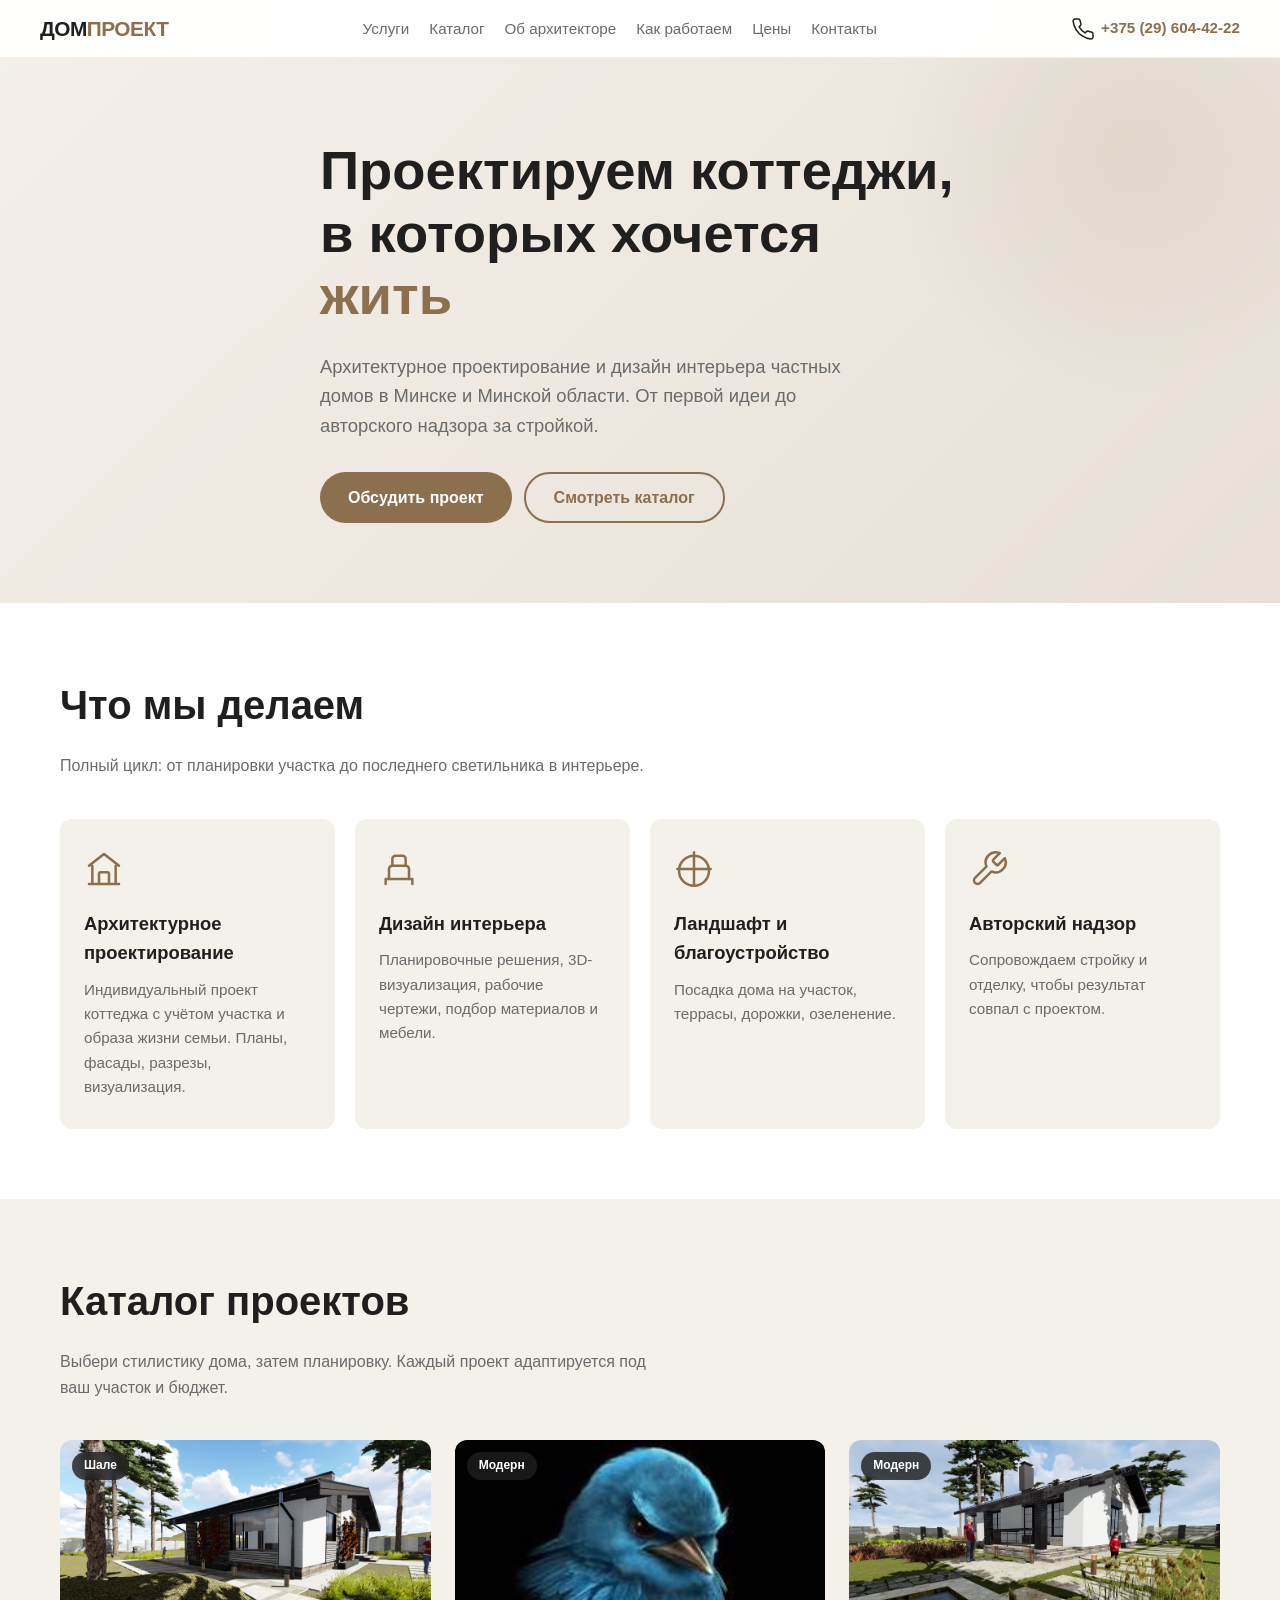
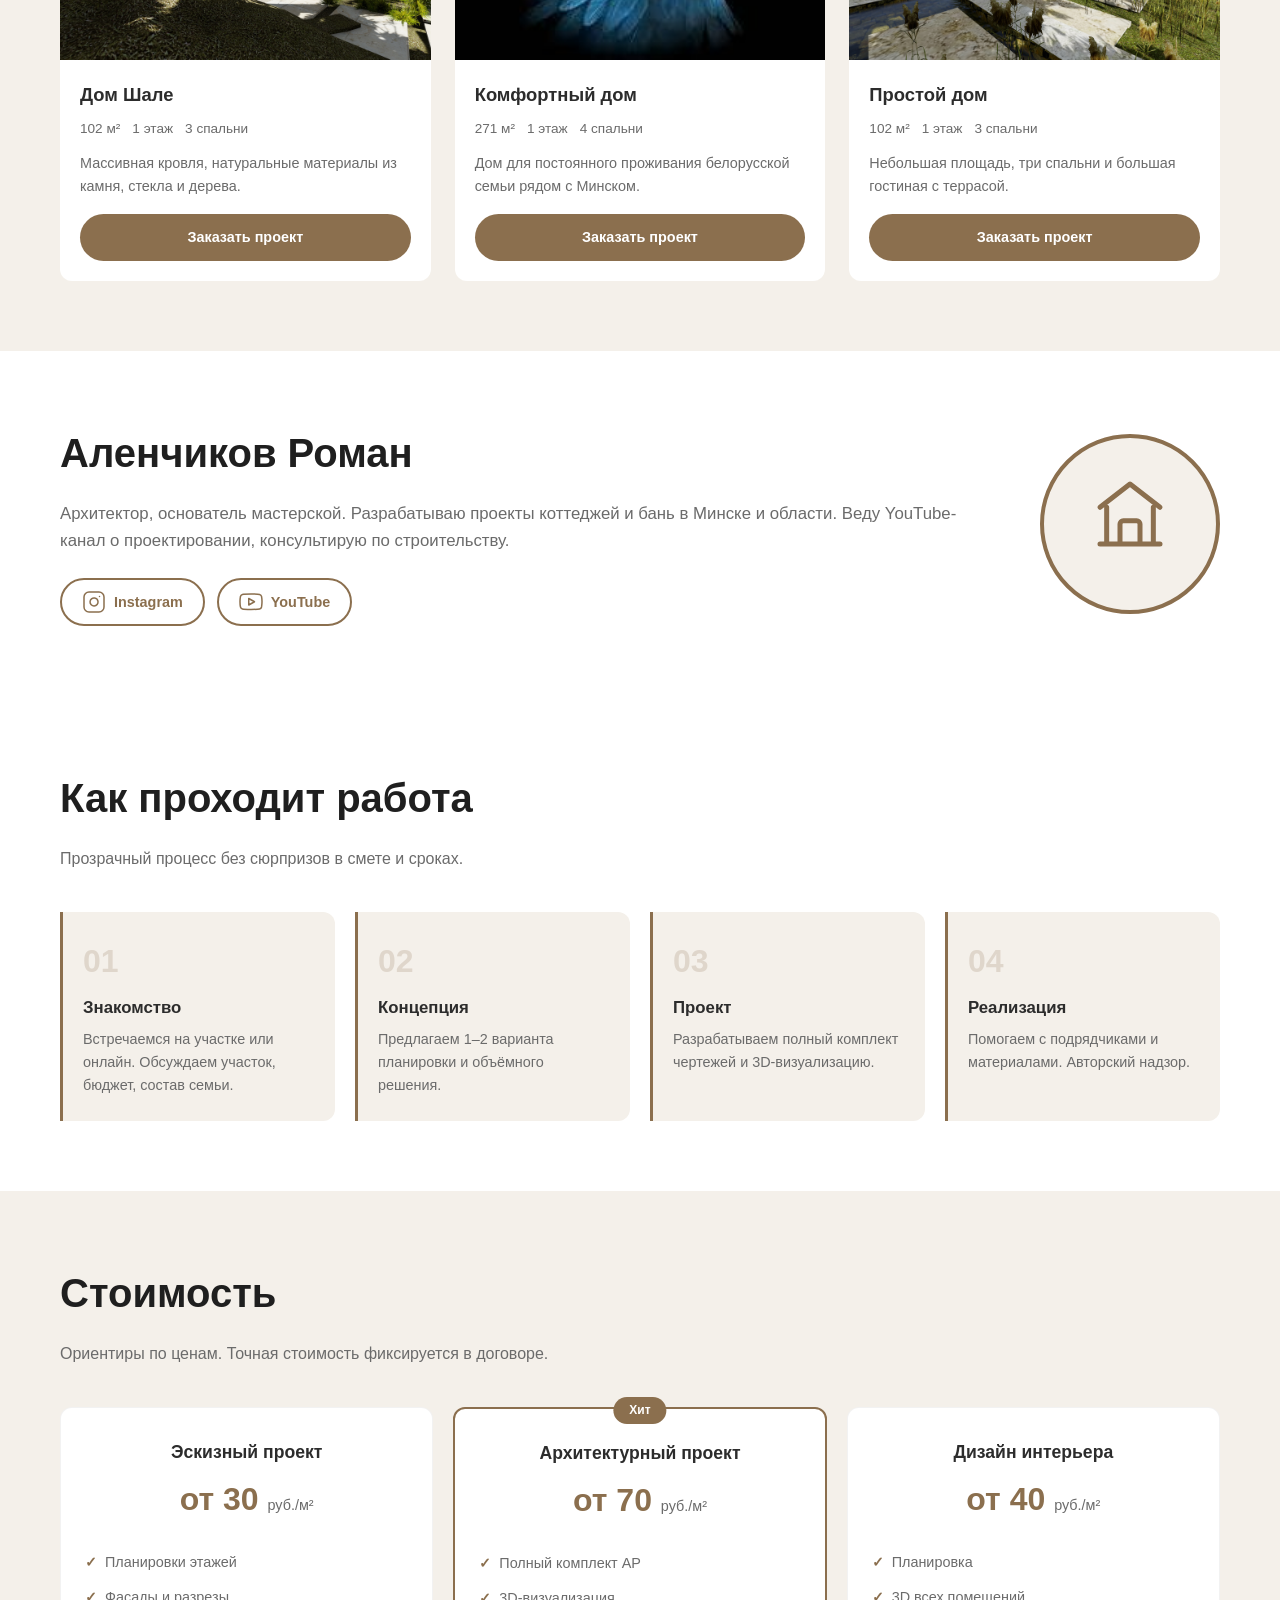
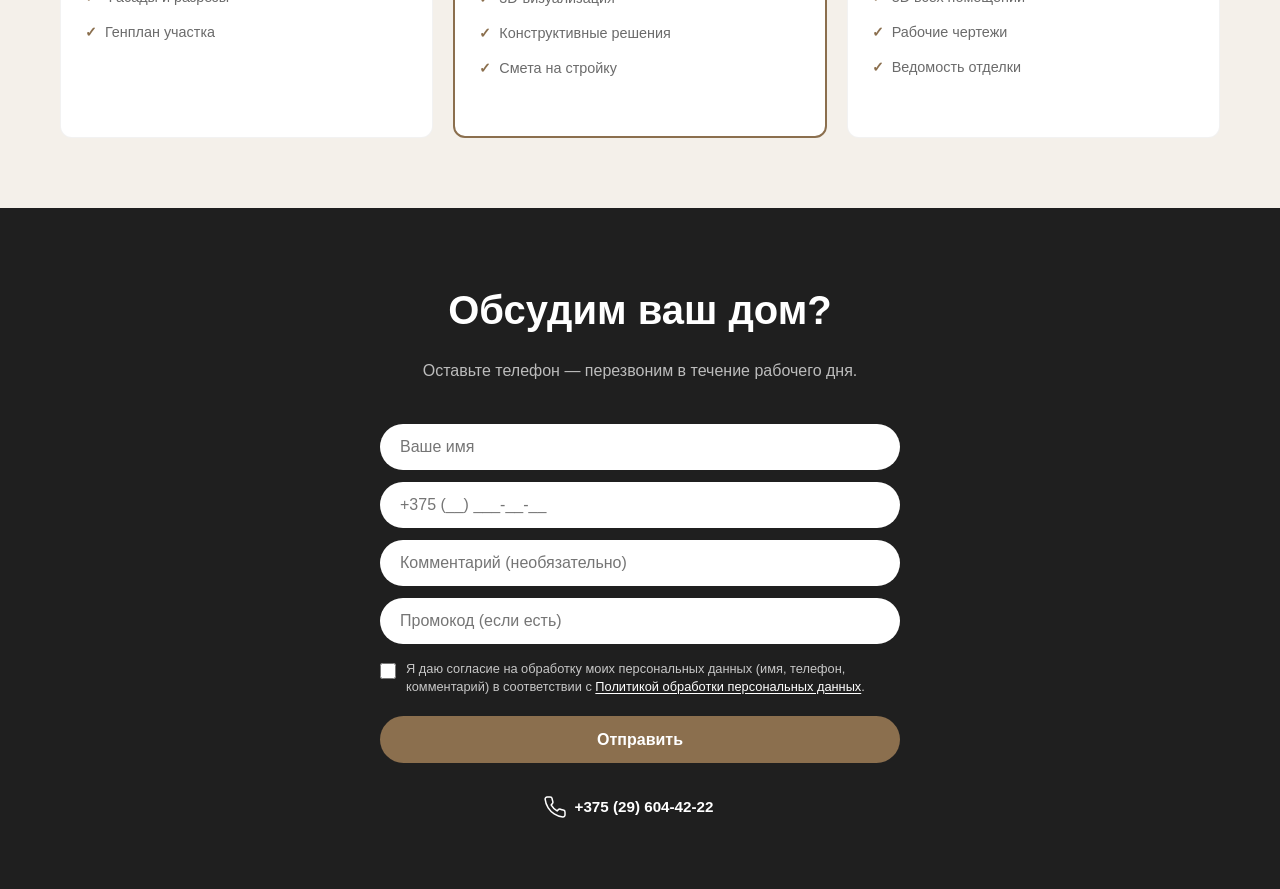
==== index.html @ 62b05a3e "actual" ====
<!DOCTYPE html>
<html lang="ru">
<head>
  <meta charset="UTF-8">
  <meta name="viewport" content="width=device-width, initial-scale=1.0">
  <title>ДОМПРОЕКТ — проектирование коттеджей и дизайн интерьера в Минске</title>
  <link rel="stylesheet" href="style.css">
</head>
<body>

  <!-- ================= ШАПКА ================= -->
  <header>
    <div class="container header-inner">
      <div class="logo">ДОМ<span>ПРОЕКТ</span></div>
      <nav>
        <ul>
          <li><a href="#services">Услуги</a></li>
          <li><a href="#catalog">Каталог</a></li>
          <li><a href="#about">Об архитекторе</a></li>
          <li><a href="#process">Как работаем</a></li>
          <li><a href="#pricing">Цены</a></li>
          <li><a href="#contact">Контакты</a></li>
        </ul>
      </nav>
      <div class="header-phone">
        <svg class="icon" viewBox="0 0 24 24"><path d="M22 16.92v3a2 2 0 0 1-2.18 2 19.79 19.79 0 0 1-8.63-3.07 19.5 19.5 0 0 1-6-6 19.79 19.79 0 0 1-3.07-8.67A2 2 0 0 1 4.11 2h3a2 2 0 0 1 2 1.72 12.84 12.84 0 0 0 .7 2.81 2 2 0 0 1-.45 2.11L8.09 9.91a16 16 0 0 0 6 6l1.27-1.27a2 2 0 0 1 2.11-.45 12.84 12.84 0 0 0 2.81.7A2 2 0 0 1 22 16.92z"></path></svg>
        <a href="tel:+375296044222"><span>+375 (29) 604-42-22</span></a>
      </div>
    </div>
  </header>

  <!-- ================= ГЕРОЙ ================= -->
  <section class="hero">
    <div class="container hero-content">
      <h1>Проектируем коттеджи, <br>в которых хочется <em>жить</em></h1>
      <p>Архитектурное проектирование и дизайн интерьера частных домов в Минске и Минской области. От первой идеи до авторского надзора за стройкой.</p>
      <div class="hero-buttons">
        <a href="#contact" class="btn btn-primary">Обсудить проект</a>
        <a href="#catalog" class="btn btn-outline">Смотреть каталог</a>
      </div>
    </div>
  </section>

  <!-- ================= УСЛУГИ ================= -->
  <section class="services" id="services">
    <div class="container">
      <h2 class="section-title">Что мы делаем</h2>
      <p class="section-sub">Полный цикл: от планировки участка до последнего светильника в интерьере.</p>
      <div class="services-grid">
        <div class="service-card">
          <svg class="icon-lg" viewBox="0 0 24 24" fill="none" stroke="currentColor" stroke-width="1.5" stroke-linecap="round" stroke-linejoin="round"><path d="M3 21h18M3 10l9-7 9 7M5 10v11M19 10v11M9 21v-6a1 1 0 011-1h4a1 1 0 011 1v6"/></svg>
          <h3>Архитектурное проектирование</h3>
          <p>Индивидуальный проект коттеджа с учётом участка и образа жизни семьи. Планы, фасады, разрезы, визуализация.</p>
        </div>
        <div class="service-card">
          <svg class="icon-lg" viewBox="0 0 24 24" fill="none" stroke="currentColor" stroke-width="1.5" stroke-linecap="round" stroke-linejoin="round"><path d="M4 18v3M20 18v3M4 18h16M6 18v-6a2 2 0 012-2h8a2 2 0 012 2v6M8 10V6a2 2 0 012-2h4a2 2 0 012 2v4"/></svg>
          <h3>Дизайн интерьера</h3>
          <p>Планировочные решения, 3D-визуализация, рабочие чертежи, подбор материалов и мебели.</p>
        </div>
        <div class="service-card">
          <svg class="icon-lg" viewBox="0 0 24 24" fill="none" stroke="currentColor" stroke-width="1.5" stroke-linecap="round" stroke-linejoin="round"><path d="M12 22c-4.97 0-9-4.03-9-9 0-4.97 4.03-9 9-9s9 4.03 9 9c0 4.97-4.03 9-9 9zM12 2v20M2 12h20"/></svg>
          <h3>Ландшафт и благоустройство</h3>
          <p>Посадка дома на участок, террасы, дорожки, озеленение.</p>
        </div>
        <div class="service-card">
          <svg class="icon-lg" viewBox="0 0 24 24" fill="none" stroke="currentColor" stroke-width="1.5" stroke-linecap="round" stroke-linejoin="round"><path d="M14.7 6.3a1 1 0 000 1.4l1.6 1.6a1 1 0 001.4 0l3.77-3.77a6 6 0 01-7.94 7.94l-6.91 6.91a2.12 2.12 0 01-3-3l6.91-6.91a6 6 0 017.94-7.94l-3.76 3.76z"/></svg>
          <h3>Авторский надзор</h3>
          <p>Сопровождаем стройку и отделку, чтобы результат совпал с проектом.</p>
        </div>
      </div>
    </div>
  </section>

  <!-- ================= КАТАЛОГ ПРОЕКТОВ ================= -->
  <section class="catalog" id="catalog">
    <div class="container">
      <h2 class="section-title">Каталог проектов</h2>
      <p class="section-sub">Выбери стилистику дома, затем планировку. Каждый проект адаптируется под ваш участок и бюджет.</p>
      <div class="catalog-grid" id="catalogGrid">
        <!-- Карточка 1 -->
        <div class="catalog-card">
          <div class="catalog-img-wrap">
            <img src="shale.jpg" alt="Дом Шале, 102 м²" class="catalog-img" loading="lazy">
            <span class="catalog-badge">Шале</span>
          </div>
          <div class="catalog-info">
            <h3>Дом Шале</h3>
            <div class="catalog-meta">
              <span>102 м²</span>
              <span>1 этаж</span>
              <span>3 спальни</span>
            </div>
            <p>Массивная кровля, натуральные материалы из камня, стекла и дерева.</p>
            <a href="#contact" class="catalog-btn">Заказать проект</a>
          </div>
        </div>
        <!-- Карточка 2 -->
        <div class="catalog-card">
          <div class="catalog-img-wrap">
            <img src="comfort.jpg" alt="Комфортный дом, 271 м²" class="catalog-img" loading="lazy">
            <span class="catalog-badge">Модерн</span>
          </div>
          <div class="catalog-info">
            <h3>Комфортный дом</h3>
            <div class="catalog-meta">
              <span>271 м²</span>
              <span>1 этаж</span>
              <span>4 спальни</span>
            </div>
            <p>Дом для постоянного проживания белорусской семьи рядом с Минском.</p>
            <a href="#contact" class="catalog-btn">Заказать проект</a>
          </div>
        </div>
        <!-- Карточка 3 -->
        <div class="catalog-card">
          <div class="catalog-img-wrap">
            <img src="simple.jpg" alt="Простой дом, 102 м²" class="catalog-img" loading="lazy">
            <span class="catalog-badge">Модерн</span>
          </div>
          <div class="catalog-info">
            <h3>Простой дом</h3>
            <div class="catalog-meta">
              <span>102 м²</span>
              <span>1 этаж</span>
              <span>3 спальни</span>
            </div>
            <p>Небольшая площадь, три спальни и большая гостиная с террасой.</p>
            <a href="#contact" class="catalog-btn">Заказать проект</a>
          </div>
        </div>
      </div>
    </div>
  </section>

  <!-- ================= ОБ АРХИТЕКТОРЕ ================= -->
  <section class="about" id="about" style="background: var(--white);">
    <div class="container about-grid">
      <div class="about-text">
        <h2 class="section-title">Аленчиков Роман</h2>
        <p>Архитектор, основатель мастерской. Разрабатываю проекты коттеджей и бань в Минске и области. Веду YouTube-канал о проектировании, консультирую по строительству.</p>
        <div class="about-links">
          <a href="https://instagram.com/architect_alenchikov" target="_blank" rel="noopener" class="btn btn-outline" style="padding: 10px 20px; font-size: 0.9rem;">
            <svg class="icon" viewBox="0 0 24 24" stroke="currentColor" fill="none" stroke-width="1.5" stroke-linecap="round" stroke-linejoin="round"><rect x="2" y="2" width="20" height="20" rx="5" ry="5"></rect><path d="M16 11.37A4 4 0 1 1 12.63 8 4 4 0 0 1 16 11.37z"></path><line x1="17.5" y1="6.5" x2="17.51" y2="6.5"></line></svg>
            Instagram
          </a>
          <a href="https://youtube.com/@domolen" target="_blank" rel="noopener" class="btn btn-outline" style="padding: 10px 20px; font-size: 0.9rem;">
            <svg class="icon" viewBox="0 0 24 24" stroke="currentColor" fill="none" stroke-width="1.5" stroke-linecap="round" stroke-linejoin="round"><path d="M22.54 6.42a2.78 2.78 0 0 0-1.94-2C18.88 4 12 4 12 4s-6.88 0-8.6.46a2.78 2.78 0 0 0-1.94 2A29 29 0 0 0 1 11.75a29 29 0 0 0 .46 5.33A2.78 2.78 0 0 0 3.4 19c1.72.46 8.6.46 8.6.46s6.88 0 8.6-.46a2.78 2.78 0 0 0 1.94-2 29 29 0 0 0 .46-5.25 29 29 0 0 0-.46-5.33z"></path><polygon points="9.75 15.02 15.5 11.75 9.75 8.48 9.75 15.02"></polygon></svg>
            YouTube
          </a>
        </div>
      </div>
      <div class="about-photo">
        <div>
          <svg class="icon-lg" style="width: 80px; height: 80px;" viewBox="0 0 24 24" fill="none" stroke="currentColor" stroke-width="1.5" stroke-linecap="round" stroke-linejoin="round"><path d="M3 21h18M3 10l9-7 9 7M5 10v11M19 10v11M9 21v-6a1 1 0 011-1h4a1 1 0 011 1v6"/></svg>
        </div>
      </div>
    </div>
  </section>

  <!-- ================= ПРОЦЕСС ================= -->
  <section class="process" id="process">
    <div class="container">
      <h2 class="section-title">Как проходит работа</h2>
      <p class="section-sub">Прозрачный процесс без сюрпризов в смете и сроках.</p>
      <div class="process-steps">
        <div class="step">
          <h3>Знакомство</h3>
          <p>Встречаемся на участке или онлайн. Обсуждаем участок, бюджет, состав семьи.</p>
        </div>
        <div class="step">
          <h3>Концепция</h3>
          <p>Предлагаем 1–2 варианта планировки и объёмного решения.</p>
        </div>
        <div class="step">
          <h3>Проект</h3>
          <p>Разрабатываем полный комплект чертежей и 3D-визуализацию.</p>
        </div>
        <div class="step">
          <h3>Реализация</h3>
          <p>Помогаем с подрядчиками и материалами. Авторский надзор.</p>
        </div>
      </div>
    </div>
  </section>

  <!-- ================= ЦЕНЫ ================= -->
  <section class="pricing" id="pricing">
    <div class="container">
      <h2 class="section-title">Стоимость</h2>
      <p class="section-sub">Ориентиры по ценам. Точная стоимость фиксируется в договоре.</p>
      <div class="price-grid">
        <div class="price-card">
          <h3>Эскизный проект</h3>
          <div class="price-value">от 30 <small>руб./м²</small></div>
          <ul>
            <li>Планировки этажей</li>
            <li>Фасады и разрезы</li>
            <li>Генплан участка</li>
          </ul>
        </div>
        <div class="price-card featured">
          <h3>Архитектурный проект</h3>
          <div class="price-value">от 70 <small>руб./м²</small></div>
          <ul>
            <li>Полный комплект АР</li>
            <li>3D-визуализация</li>
            <li>Конструктивные решения</li>
            <li>Смета на стройку</li>
          </ul>
        </div>
        <div class="price-card">
          <h3>Дизайн интерьера</h3>
          <div class="price-value">от 40 <small>руб./м²</small></div>
          <ul>
            <li>Планировка</li>
            <li>3D всех помещений</li>
            <li>Рабочие чертежи</li>
            <li>Ведомость отделки</li>
          </ul>
        </div>
      </div>
    </div>
  </section>

  <!-- ================= CTA / КОНТАКТЫ ================= -->
  <section class="cta" id="contact">
    <div class="container">
      <h2 class="section-title">Обсудим ваш дом?</h2>
      <p class="section-sub">Оставьте телефон — перезвоним в течение рабочего дня.</p>

      <form class="cta-form" id="leadForm">
        <input type="text" name="name" placeholder="Ваше имя" required>
        <input type="tel" name="phone" id="phoneInput" placeholder="+375 (__) ___-__-__" required inputmode="tel" autocomplete="tel">
        <input type="text" name="message" placeholder="Комментарий (необязательно)">
        <input type="text" name="promo" placeholder="Промокод (если есть)" maxlength="20" autocomplete="off">
        <input type="text" name="website" tabindex="-1" autocomplete="off" style="position:absolute;left:-9999px" aria-hidden="true">

        <label class="consent-label">
          <input type="checkbox" name="consent" id="consentCheck" required>
          <span>
            Я даю согласие на обработку моих персональных данных
            (имя, телефон, комментарий) в соответствии с
            <a href="privacy.html" target="_blank" rel="noopener">Политикой обработки персональных данных</a>.
          </span>
        </label>

        <button type="submit" class="btn btn-primary">Отправить</button>
      </form>

      <div id="formStatus" style="margin-top:20px;font-weight:600"></div>

      <div class="contact-info">
        <a href="tel:+375296044222">
          <svg class="icon" viewBox="0 0 24 24"><path d="M22 16.92v3a2 2 0 0 1-2.18 2 19.79 19.79 0 0 1-8.63-3.07 19.5 19.5 0 0 1-6-6 19.79 19.79 0 0 1-3.07-8.67A2 2 0 0 1 4.11 2h3a2 2 0 0 1 2 1.72 12.84 12.84 0 0 0 .7 2.81 2 2 0 0 1-.45 2.11L8.09 9.91a16 16 0 0 0 6 6l1.27-1.27a2 2 0 0 1 2.11-.45 12.84 12.84 0 0 0 2.81.7A2 2 0 0 1 22 16.92z"></path></svg>
          +375 (29) 604-42-22
        </a>
        <a href="mailto:6044222@gmail.com">
          <svg class="icon" viewBox="0 0 24
---- style.css ----
/* ========== БАЗА ========== */
* { margin: 0; padding: 0; box-sizing: border-box; }
html, body { overflow-x: hidden; width: 100%; }
body {
  font-family: 'Segoe UI', Roboto, Helvetica, Arial, sans-serif;
  color: #2c2c2c; line-height: 1.6; background: #faf9f7;
  -webkit-font-smoothing: antialiased;
}
a { text-decoration: none; color: inherit; }
ul { list-style: none; }
img { max-width: 100%; display: block; height: auto; }
.container { width: 100%; max-width: 1200px; margin: 0 auto; padding: 0 20px; }

:root {
  --accent: #8b6f4e; --accent-dark: #6d553a; --dark: #1f1f1f;
  --gray: #6b6b6b; --light: #f4f0ea; --white: #ffffff; --radius: 12px;
}

/* ========== ИКОНКИ ========== */
.icon {
  width: 24px; height: 24px; stroke: currentColor; fill: none;
  stroke-width: 1.5; stroke-linecap: round; stroke-linejoin: round;
  flex-shrink: 0; vertical-align: middle;
}
.icon-lg { width: 40px; height: 40px; color: var(--accent); margin-bottom: 20px; display: block; }

/* ========== ШАПКА ========== */
header {
  position: fixed; top: 0; left: 0; right: 0;
  background: rgba(255,255,255,0.95); backdrop-filter: blur(8px);
  z-index: 100; border-bottom: 1px solid rgba(0,0,0,0.06);
}
.header-inner {
  display: flex; align-items: center; justify-content: space-between;
  padding: 12px 0; gap: 16px;
}
.logo { font-size: 1.3rem; font-weight: 700; letter-spacing: -0.5px; color: var(--dark); white-space: nowrap; }
.logo span { color: var(--accent); }
nav ul { display: flex; gap: 20px; }
nav a { font-size: 0.95rem; color: var(--gray); transition: color 0.2s; }
nav a:hover { color: var(--accent); }
.header-phone { font-weight: 600; color: var(--dark); font-size: 0.95rem; white-space: nowrap; display: flex; align-items: center; gap: 6px; }
.header-phone a { color: var(--accent); }

/* ========== ГЕРОЙ ========== */
.hero {
  padding: 140px 0 80px;
  background: linear-gradient(135deg, #f4f0ea 0%, #e8e0d6 100%);
  position: relative; overflow: hidden;
}
.hero::after {
  content: ''; position: absolute; right: -100px; top: -100px;
  width: 500px; height: 500px;
  background: radial-gradient(circle, rgba(139,111,78,0.12) 0%, transparent 70%);
  border-radius: 50%; pointer-events: none;
}
.hero-content { max-width: 680px; position: relative; z-index: 1; }
.hero h1 { font-size: clamp(2rem, 5vw, 3.4rem); line-height: 1.15; font-weight: 700; margin-bottom: 24px; color: var(--dark); }
.hero h1 em { font-style: normal; color: var(--accent); }
.hero p { font-size: clamp(1rem, 2vw, 1.15rem); color: var(--gray); margin-bottom: 32px; max-width: 560px; }
.hero-buttons { display: flex; flex-wrap: wrap; gap: 12px; }
.btn {
  display: inline-flex; align-items: center; justify-content: center; gap: 8px;
  padding: 14px 28px; border-radius: 50px; font-weight: 600;
  font-size: 1rem; transition: all 0.25s; cursor: pointer; border: none;
  text-align: center; line-height: 1.2;
}
.btn-primary { background: var(--accent); color: var(--white); }
.btn-primary:hover { background: var(--accent-dark); transform: translateY(-2px); box-shadow: 0 8px 24px rgba(139,111,78,0.3); }
.btn-outline { background: transparent; border: 2px solid var(--accent); color: var(--accent); }
.btn-outline:hover { background: var(--accent); color: var(--white); }

/* ========== СЕКЦИИ ========== */
section { padding: 70px 0; }
.section-title { font-size: clamp(1.6rem, 4vw, 2.5rem); font-weight: 700; margin-bottom: 16px; color: var(--dark); }
.section-sub { color: var(--gray); max-width: 600px; margin-bottom: 40px; font-size: 1rem; }

/* ========== УСЛУГИ ========== */
.services { background: var(--white); }
.services-grid { display: grid; grid-template-columns: repeat(auto-fit, minmax(260px, 1fr)); gap: 20px; }
.service-card { padding: 30px 24px; border-radius: var(--radius); background: var(--light); transition: transform 0.25s, box-shadow 0.25s; }
.service-card:hover { transform: translateY(-4px); box-shadow: 0 12px 32px rgba(0,0,0,0.08); }
.service-card h3 { font-size: 1.15rem; margin-bottom: 10px; color: var(--dark); }
.service-card p { font-size: 0.95rem; color: var(--gray); }

/* ========== КАТАЛОГ ========== */
.catalog { background: var(--light); }
.catalog-grid { display: grid; grid-template-columns: repeat(auto-fill, minmax(300px, 1fr)); gap: 24px; }
.catalog-card { background: var(--white); border-radius: var(--radius); overflow: hidden; transition: transform 0.25s, box-shadow 0.25s; display: flex; flex-direction: column; }
.catalog-card:hover { transform: translateY(-4px); box-shadow: 0 12px 32px rgba(0,0,0,0.1); }
.catalog-img-wrap { position: relative; height: 220px; overflow: hidden; }
.catalog-img { width: 100%; height: 100%; object-fit: cover; transition: transform 0.4s; }
.catalog-card:hover .catalog-img { transform: scale(1.05); }
.catalog-badge { position: absolute; top: 12px; left: 12px; background: rgba(31,31,31,0.8); color: #fff; font-size: 0.75rem; font-weight: 600; padding: 4px 12px; border-radius: 20px; backdrop-filter: blur(4px); }
.catalog-info { padding: 20px; flex: 1; display: flex; flex-direction: column; }
.catalog-info h3 { font-size: 1.15rem; margin-bottom: 8px; }
.catalog-meta { display: flex; gap: 12px; font-size: 0.85rem; color: var(--gray); margin-bottom: 12px; flex-wrap: wrap; }
.catalog-info p { font-size: 0.9rem; color: var(--gray); margin-bottom: 16px; flex: 1; }
.catalog-btn { display: inline-block; text-align: center; padding: 12px 20px; background: var(--accent); color: #fff; border-radius: 50px; font-weight: 600; font-size: 0.9rem; transition: background 0.2s; }
.catalog-btn:hover { background: var(--accent-dark); }

/* ========== ПРОЦЕСС ========== */
.process { background: var(--white); }
.process-steps { display: grid; grid-template-columns: repeat(auto-fit, minmax(200px, 1fr)); gap: 20px; counter-reset: step; }
.step { padding: 24px 20px; border-left: 3px solid var(--accent); background: var(--light); border-radius: 0 var(--radius) var(--radius) 0; position: relative; }
.step::before { counter-increment: step; content: "0" counter(step); font-size: 2rem; font-weight: 800; color: rgba(139,111,78,0.2); display: block; margin-bottom: 8px; }
.step h3 { font-size: 1.05rem; margin-bottom: 6px; }
.step p { font-size: 0.9rem; color: var(--gray); }

/* ========== ЦЕНЫ ========== */
.pricing { background: var(--light); }
.price-grid { display: grid; grid-template-columns: repeat(auto-fit, minmax(260px, 1fr)); gap: 20px; }
.price-card { background: var(--white); padding: 30px 24px; border-radius: var(--radius); text-align: center; border: 1px solid rgba(0,0,0,0.05); }
.price-card.featured { border: 2px solid var(--accent); position: relative; }
.price-card.featured::before { content: "Хит"; position: absolute; top: -12px; left: 50%; transform: translateX(-50%); background: var(--accent); color: #fff; font-size: 0.75rem; font-weight: 700; padding: 4px 16px; border-radius: 20px; }
.price-card h3 { font-size: 1.1rem; margin-bottom: 8px; }
.price-value { font-size: 2rem; font-weight: 800; color: var(--accent); margin-bottom: 8px; }
.price-value small { font-size: 0.9rem; font-weight: 400; color: var(--gray); }
.price-card ul { margin: 20px 0; text-align: left; }
.price-card li { padding: 6px 0 6px 20px; font-size: 0.9rem; color: var(--gray); position: relative; }
.price-card li::before { content: "✓"; position: absolute; left: 0; color: var(--accent); font-weight: 700; }

/* ========== ОБ АРХИТЕКТОРЕ ========== */
.about-grid { display: flex; gap: 40px; align-items: center; flex-wrap: wrap; }
.about-text { flex: 1 1 300px; }
.about-text p { font-size: 1.05rem; color: var(--gray); margin-bottom: 24px; }
.about-links { display: flex; gap: 12px; flex-wrap: wrap; }
.about-photo { flex: 0 0 180px; text-align: center; }
.about-photo div { width: 180px; height: 180px; border-radius: 50%; background: var(--light); display: flex; align-items: center; justify-content: center; border: 4px solid var(--accent); margin: 0 auto; }

/* ========== CTA / КОНТАКТЫ ========== */
.cta { background: var(--dark); color: var(--white); text-align: center; }
.cta .section-title { color: var(--white); }
.cta .section-sub { color: rgba(255,255,255,0.7); margin-left: auto; margin-right: auto; }
.cta-form { display: flex; flex-direction: column; gap: 12px; max-width: 520px; margin: 0 auto; width: 100%; }
.cta-form input { width: 100%; padding: 14px 20px; border-radius: 50px; border: none; font-size: 1rem; outline: none; box-sizing: border-box; }
.cta-form .btn { width: 100%; margin-top: 4px; }

/* ========== ЧЕКБОКС СОГЛАСИЯ ========== */
.consent-label { width: 100%; display: flex; align-items: flex-start; justify-content: flex-start; gap: 10px; font-size: 0.8rem; color: rgba(255,255,255,0.75); line-height: 1.4; text-align: left; cursor: pointer; margin: 4px 0; box-sizing: border-box; }
.consent-label input[type="checkbox"] { flex-shrink: 0; margin-top: 3px; width: 16px; height: 16px; accent-color: var(--accent); cursor: pointer; }
.consent-label span { flex: 1; word-wrap: break-word; overflow-wrap: break-word; }
.consent-label a { color: #fff; text-decoration: underline; text-underline-offset: 2px; }
.consent-label a:hover { color: var(--accent); }

.contact-info { margin-top: 32px; display: flex; gap: 24px; justify-content: center; flex-wrap: wrap; font-size: 0.95rem; color: rgba(255,255,255,0.8); }
.contact-info a, .contact-info span { color: var(--white); font-weight: 600; display: flex; align-items: center; gap: 8px; }

/* ========== ПОДВАЛ ========== */
footer { background: #141414; color: rgba(255,255,255,0.5); text-align: center; padding: 24px 0; font-size: 0.85rem; }
footer a { color: rgba(255,255,255,0.7); text-decoration: underline; }

/* ========== АДАПТИВ ========== */
@media (max-width: 768px) {
  nav { display: none; }
  .header-phone span { display: none; }
  .hero { padding: 120px 0 60px; }
  .hero-buttons { flex-direction: column; width: 100%; }
  .btn { width: 100%; }
  section { padding: 50px 0; }
  .cta-form input, .cta-form .btn { border-radius: 12px; }
  .consent-label { font-size: 0.85rem; }
}
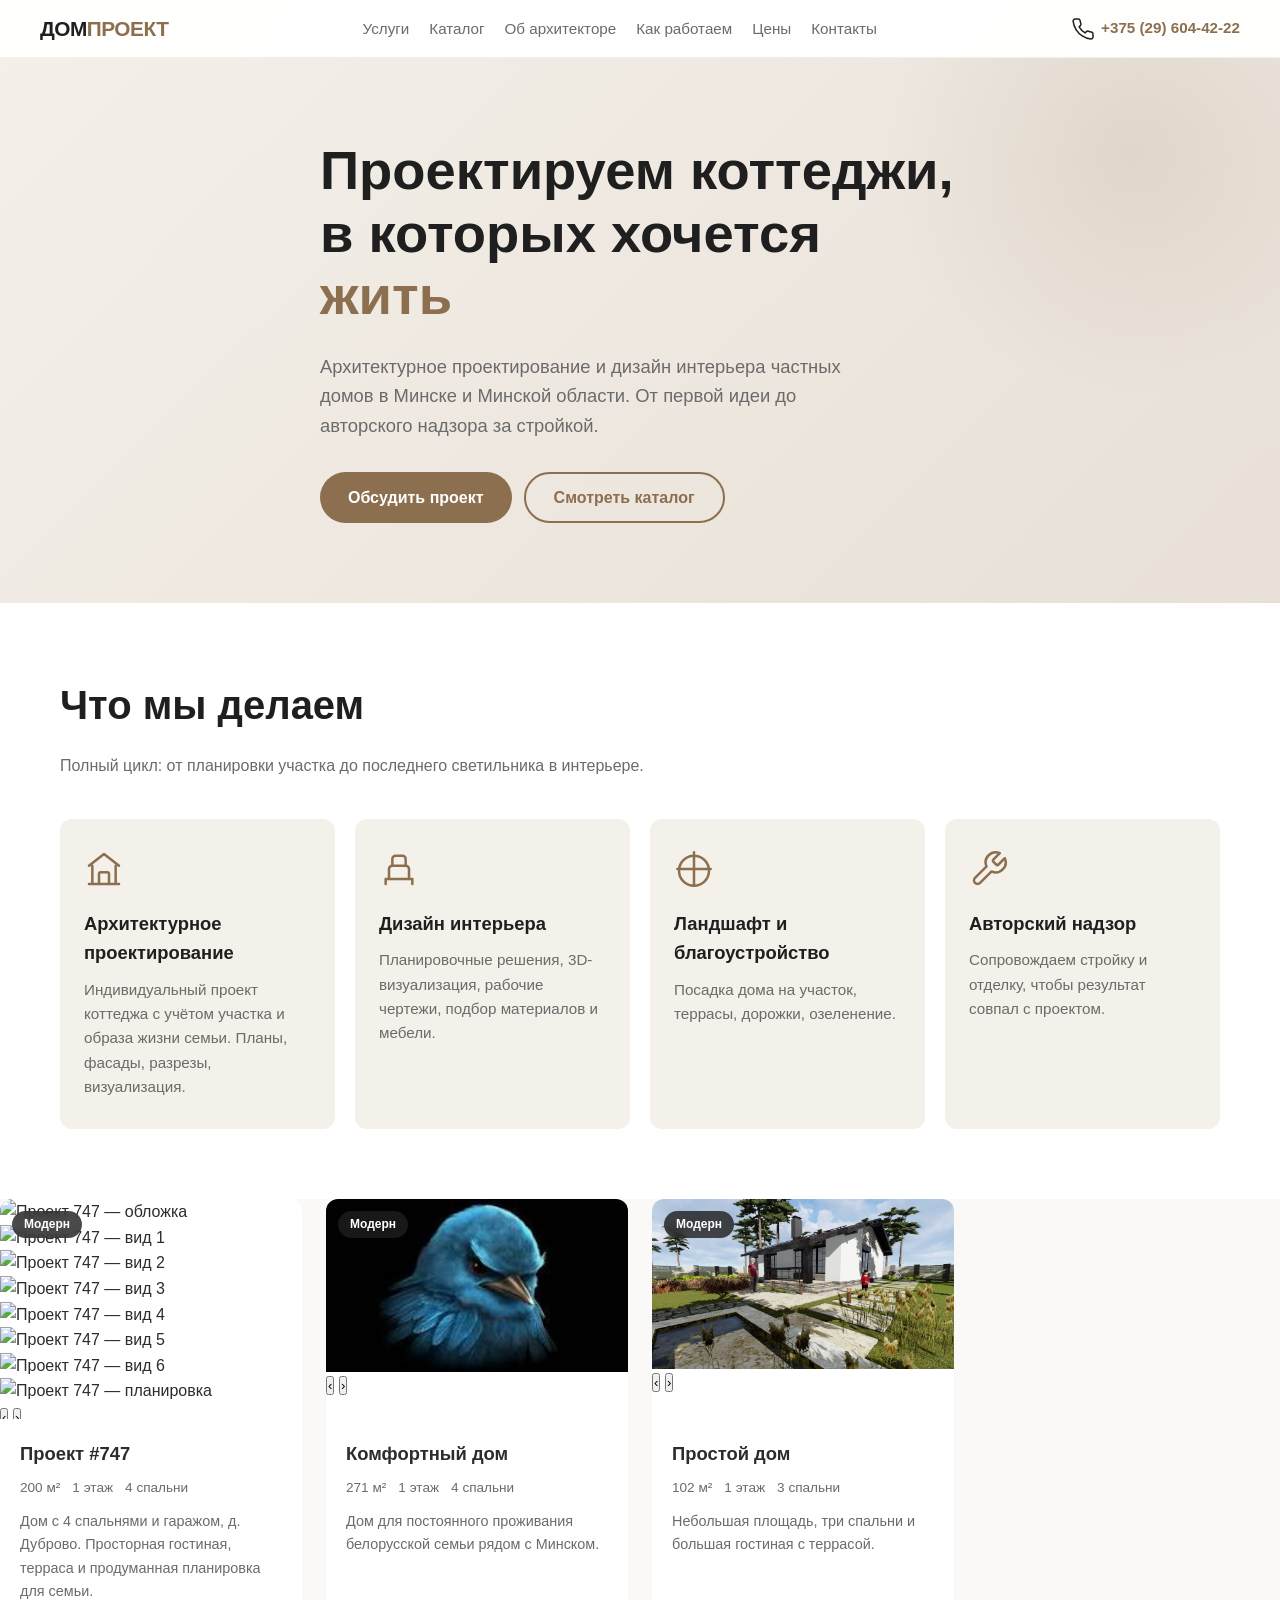
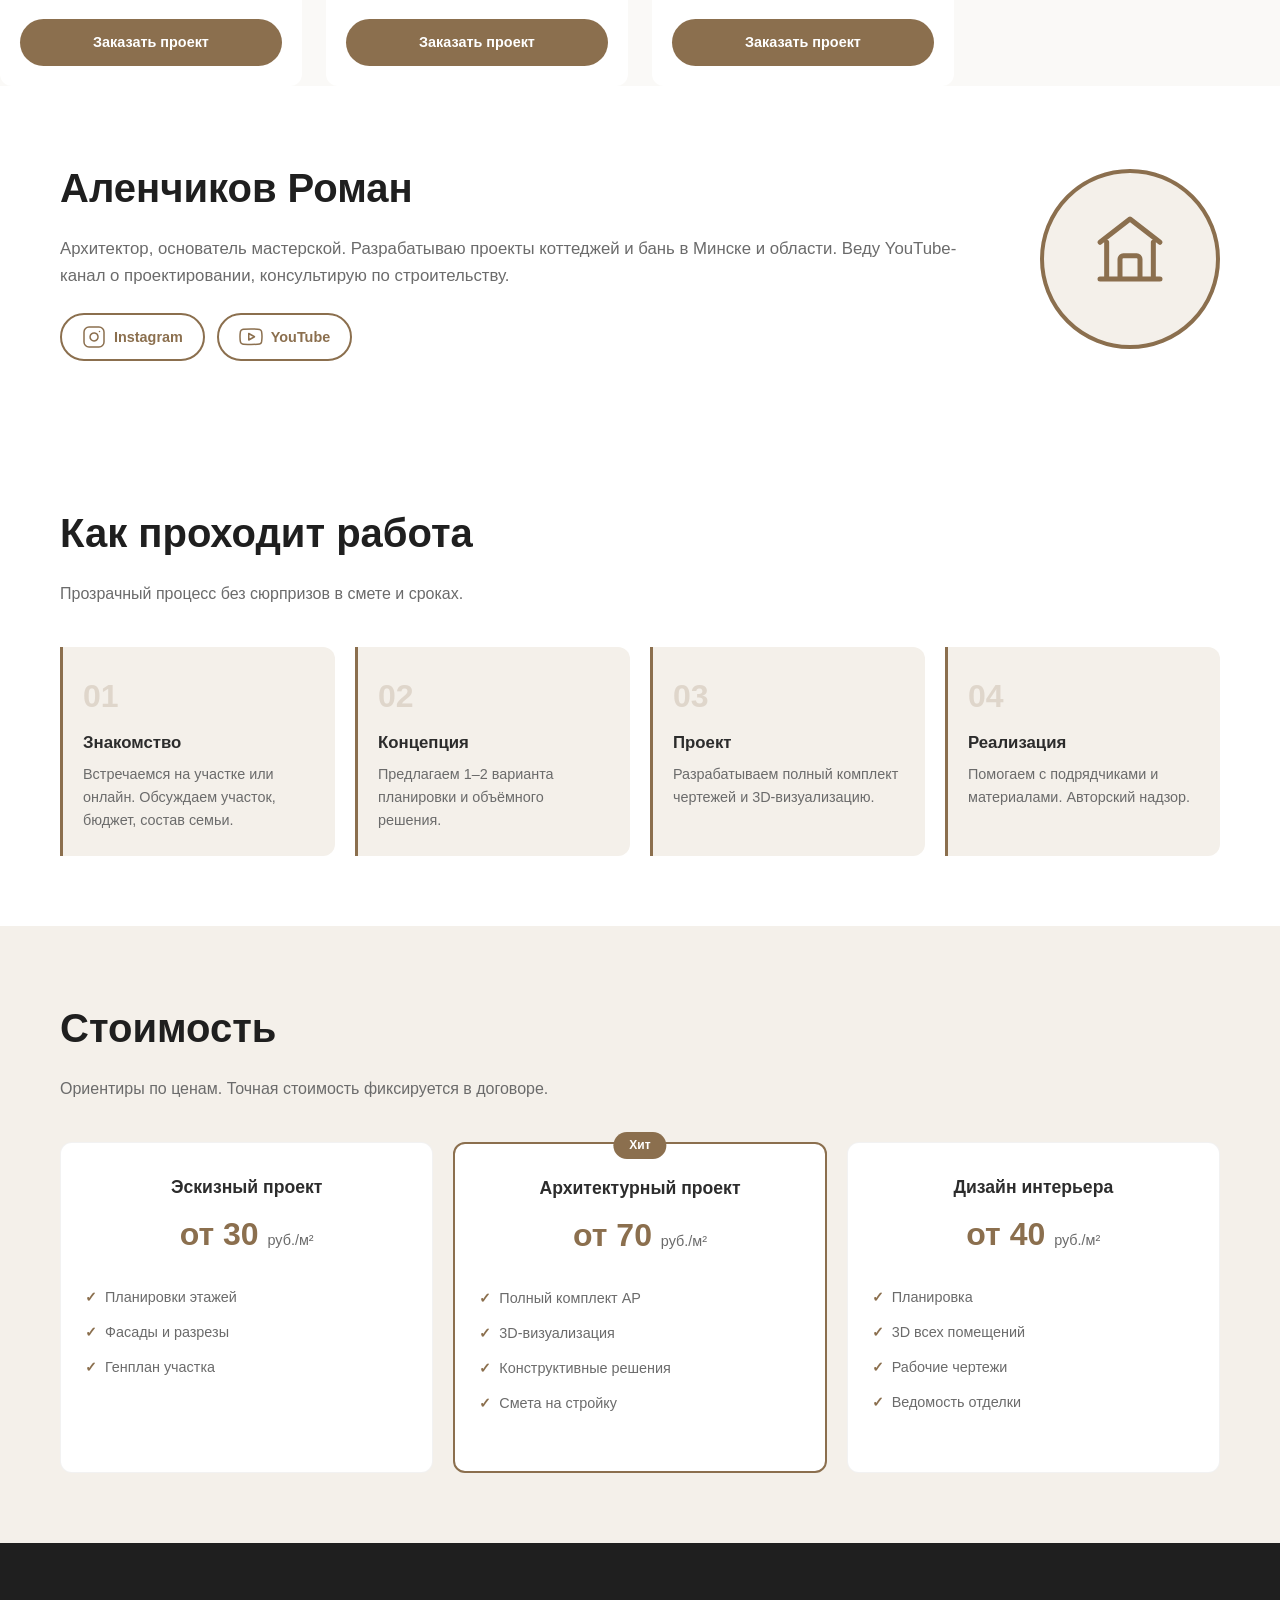
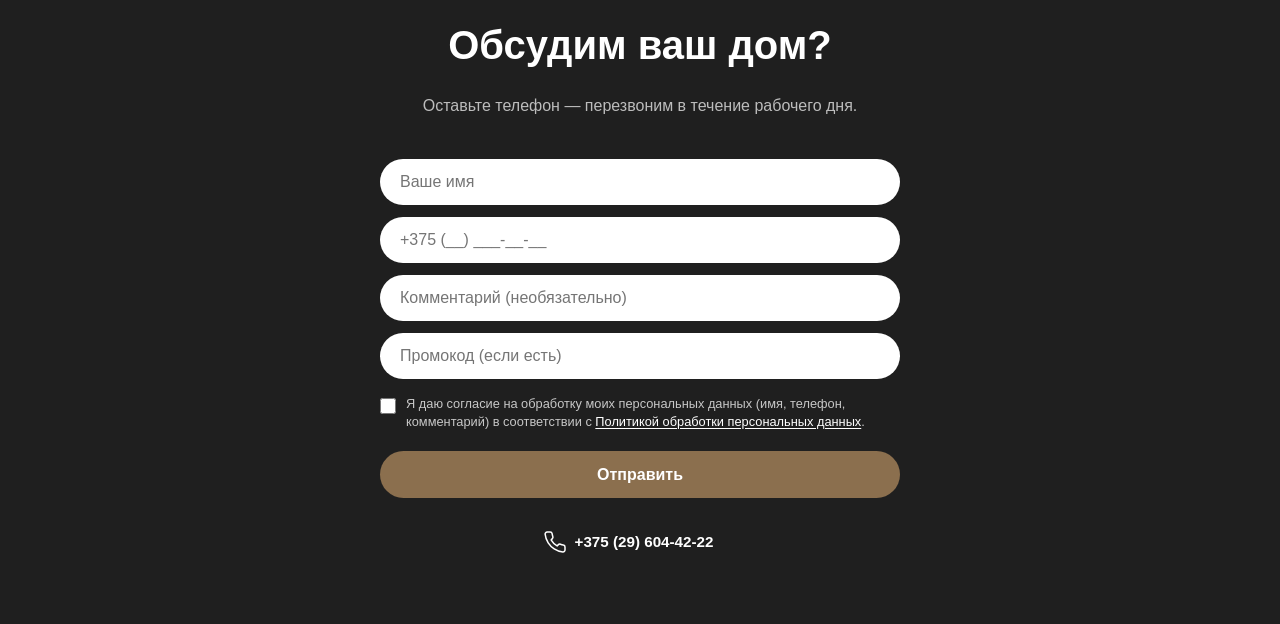
==== commit 0c94ef9d: "Добавил фото проекта 747" ====
--- a/index.html
+++ b/index.html
@@ -1,11 +1,13 @@
 <!DOCTYPE html>
 <html lang="ru">
+
 <head>
   <meta charset="UTF-8">
   <meta name="viewport" content="width=device-width, initial-scale=1.0">
   <title>ДОМПРОЕКТ — проектирование коттеджей и дизайн интерьера в Минске</title>
   <link rel="stylesheet" href="style.css">
 </head>
+
 <body>
 
   <!-- ================= ШАПКА ================= -->
@@ -23,7 +25,11 @@
         </ul>
       </nav>
       <div class="header-phone">
-        <svg class="icon" viewBox="0 0 24 24"><path d="M22 16.92v3a2 2 0 0 1-2.18 2 19.79 19.79 0 0 1-8.63-3.07 19.5 19.5 0 0 1-6-6 19.79 19.79 0 0 1-3.07-8.67A2 2 0 0 1 4.11 2h3a2 2 0 0 1 2 1.72 12.84 12.84 0 0 0 .7 2.81 2 2 0 0 1-.45 2.11L8.09 9.91a16 16 0 0 0 6 6l1.27-1.27a2 2 0 0 1 2.11-.45 12.84 12.84 0 0 0 2.81.7A2 2 0 0 1 22 16.92z"></path></svg>
+        <svg class="icon" viewBox="0 0 24 24">
+          <path
+            d="M22 16.92v3a2 2 0 0 1-2.18 2 19.79 19.79 0 0 1-8.63-3.07 19.5 19.5 0 0 1-6-6 19.79 19.79 0 0 1-3.07-8.67A2 2 0 0 1 4.11 2h3a2 2 0 0 1 2 1.72 12.84 12.84 0 0 0 .7 2.81 2 2 0 0 1-.45 2.11L8.09 9.91a16 16 0 0 0 6 6l1.27-1.27a2 2 0 0 1 2.11-.45 12.84 12.84 0 0 0 2.81.7A2 2 0 0 1 22 16.92z">
+          </path>
+        </svg>
         <a href="tel:+375296044222"><span>+375 (29) 604-42-22</span></a>
       </div>
     </div>
@@ -33,7 +39,8 @@
   <section class="hero">
     <div class="container hero-content">
       <h1>Проектируем коттеджи, <br>в которых хочется <em>жить</em></h1>
-      <p>Архитектурное проектирование и дизайн интерьера частных домов в Минске и Минской области. От первой идеи до авторского надзора за стройкой.</p>
+      <p>Архитектурное проектирование и дизайн интерьера частных домов в Минске и Минской области. От первой идеи до
+        авторского надзора за стройкой.</p>
       <div class="hero-buttons">
         <a href="#contact" class="btn btn-primary">Обсудить проект</a>
         <a href="#catalog" class="btn btn-outline">Смотреть каталог</a>
@@ -48,22 +55,36 @@
       <p class="section-sub">Полный цикл: от планировки участка до последнего светильника в интерьере.</p>
       <div class="services-grid">
         <div class="service-card">
-          <svg class="icon-lg" viewBox="0 0 24 24" fill="none" stroke="currentColor" stroke-width="1.5" stroke-linecap="round" stroke-linejoin="round"><path d="M3 21h18M3 10l9-7 9 7M5 10v11M19 10v11M9 21v-6a1 1 0 011-1h4a1 1 0 011 1v6"/></svg>
+          <svg class="icon-lg" viewBox="0 0 24 24" fill="none" stroke="currentColor" stroke-width="1.5"
+            stroke-linecap="round" stroke-linejoin="round">
+            <path d="M3 21h18M3 10l9-7 9 7M5 10v11M19 10v11M9 21v-6a1 1 0 011-1h4a1 1 0 011 1v6" />
+          </svg>
           <h3>Архитектурное проектирование</h3>
-          <p>Индивидуальный проект коттеджа с учётом участка и образа жизни семьи. Планы, фасады, разрезы, визуализация.</p>
+          <p>Индивидуальный проект коттеджа с учётом участка и образа жизни семьи. Планы, фасады, разрезы, визуализация.
+          </p>
         </div>
         <div class="service-card">
-          <svg class="icon-lg" viewBox="0 0 24 24" fill="none" stroke="currentColor" stroke-width="1.5" stroke-linecap="round" stroke-linejoin="round"><path d="M4 18v3M20 18v3M4 18h16M6 18v-6a2 2 0 012-2h8a2 2 0 012 2v6M8 10V6a2 2 0 012-2h4a2 2 0 012 2v4"/></svg>
+          <svg class="icon-lg" viewBox="0 0 24 24" fill="none" stroke="currentColor" stroke-width="1.5"
+            stroke-linecap="round" stroke-linejoin="round">
+            <path d="M4 18v3M20 18v3M4 18h16M6 18v-6a2 2 0 012-2h8a2 2 0 012 2v6M8 10V6a2 2 0 012-2h4a2 2 0 012 2v4" />
+          </svg>
           <h3>Дизайн интерьера</h3>
           <p>Планировочные решения, 3D-визуализация, рабочие чертежи, подбор материалов и мебели.</p>
         </div>
         <div class="service-card">
-          <svg class="icon-lg" viewBox="0 0 24 24" fill="none" stroke="currentColor" stroke-width="1.5" stroke-linecap="round" stroke-linejoin="round"><path d="M12 22c-4.97 0-9-4.03-9-9 0-4.97 4.03-9 9-9s9 4.03 9 9c0 4.97-4.03 9-9 9zM12 2v20M2 12h20"/></svg>
+          <svg class="icon-lg" viewBox="0 0 24 24" fill="none" stroke="currentColor" stroke-width="1.5"
+            stroke-linecap="round" stroke-linejoin="round">
+            <path d="M12 22c-4.97 0-9-4.03-9-9 0-4.97 4.03-9 9-9s9 4.03 9 9c0 4.97-4.03 9-9 9zM12 2v20M2 12h20" />
+          </svg>
           <h3>Ландшафт и благоустройство</h3>
           <p>Посадка дома на участок, террасы, дорожки, озеленение.</p>
         </div>
         <div class="service-card">
-          <svg class="icon-lg" viewBox="0 0 24 24" fill="none" stroke="currentColor" stroke-width="1.5" stroke-linecap="round" stroke-linejoin="round"><path d="M14.7 6.3a1 1 0 000 1.4l1.6 1.6a1 1 0 001.4 0l3.77-3.77a6 6 0 01-7.94 7.94l-6.91 6.91a2.12 2.12 0 01-3-3l6.91-6.91a6 6 0 017.94-7.94l-3.76 3.76z"/></svg>
+          <svg class="icon-lg" viewBox="0 0 24 24" fill="none" stroke="currentColor" stroke-width="1.5"
+            stroke-linecap="round" stroke-linejoin="round">
+            <path
+              d="M14.7 6.3a1 1 0 000 1.4l1.6 1.6a1 1 0 001.4 0l3.77-3.77a6 6 0 01-7.94 7.94l-6.91 6.91a2.12 2.12 0 01-3-3l6.91-6.91a6 6 0 017.94-7.94l-3.76 3.76z" />
+          </svg>
           <h3>Авторский надзор</h3>
           <p>Сопровождаем стройку и отделку, чтобы результат совпал с проектом.</p>
         </div>
@@ -71,87 +92,124 @@
     </div>
   </section>
 
-  <!-- ================= КАТАЛОГ ПРОЕКТОВ ================= -->
-  <section class="catalog" id="catalog">
-    <div class="container">
-      <h2 class="section-title">Каталог проектов</h2>
-      <p class="section-sub">Выбери стилистику дома, затем планировку. Каждый проект адаптируется под ваш участок и бюджет.</p>
-      <div class="catalog-grid" id="catalogGrid">
-        <!-- Карточка 1 -->
-        <div class="catalog-card">
-          <div class="catalog-img-wrap">
-            <img src="shale.jpg" alt="Дом Шале, 102 м²" class="catalog-img" loading="lazy">
-            <span class="catalog-badge">Шале</span>
-          </div>
-          <div class="catalog-info">
-            <h3>Дом Шале</h3>
-            <div class="catalog-meta">
-              <span>102 м²</span>
-              <span>1 этаж</span>
-              <span>3 спальни</span>
-            </div>
-            <p>Массивная кровля, натуральные материалы из камня, стекла и дерева.</p>
-            <a href="#contact" class="catalog-btn">Заказать проект</a>
-          </div>
-        </div>
-        <!-- Карточка 2 -->
-        <div class="catalog-card">
-          <div class="catalog-img-wrap">
-            <img src="comfort.jpg" alt="Комфортный дом, 271 м²" class="catalog-img" loading="lazy">
-            <span class="catalog-badge">Модерн</span>
-          </div>
-          <div class="catalog-info">
-            <h3>Комфортный дом</h3>
-            <div class="catalog-meta">
-              <span>271 м²</span>
-              <span>1 этаж</span>
-              <span>4 спальни</span>
-            </div>
-            <p>Дом для постоянного проживания белорусской семьи рядом с Минском.</p>
-            <a href="#contact" class="catalog-btn">Заказать проект</a>
-          </div>
-        </div>
-        <!-- Карточка 3 -->
-        <div class="catalog-card">
-          <div class="catalog-img-wrap">
-            <img src="simple.jpg" alt="Простой дом, 102 м²" class="catalog-img" loading="lazy">
-            <span class="catalog-badge">Модерн</span>
-          </div>
-          <div class="catalog-info">
-            <h3>Простой дом</h3>
-            <div class="catalog-meta">
-              <span>102 м²</span>
-              <span>1 этаж</span>
-              <span>3 спальни</span>
-            </div>
-            <p>Небольшая площадь, три спальни и большая гостиная с террасой.</p>
-            <a href="#contact" class="catalog-btn">Заказать проект</a>
-          </div>
-        </div>
-      </div>
-    </div>
-  </section>
+  <div class="catalog-grid" id="catalogGrid">
+
+    <!-- Карточка 1: Проект #747 -->
+    <div class="catalog-card">
+      <div class="catalog-img-wrap"
+        data-gallery='["747-cover.jpg", "747-1.jpg", "747-2.jpg", "747-3.jpg", "747-4.jpg", "747-5.jpg", "747-6.jpg", "747-plan.jpg"]'>
+        <div class="catalog-slider">
+          <img src="747-cover.jpg" alt="Проект 747 — обложка" class="catalog-img active">
+          <img src="747-1.jpg" alt="Проект 747 — вид 1" class="catalog-img" loading="lazy">
+          <img src="747-2.jpg" alt="Проект 747 — вид 2" class="catalog-img" loading="lazy">
+          <img src="747-3.jpg" alt="Проект 747 — вид 3" class="catalog-img" loading="lazy">
+          <img src="747-4.jpg" alt="Проект 747 — вид 4" class="catalog-img" loading="lazy">
+          <img src="747-5.jpg" alt="Проект 747 — вид 5" class="catalog-img" loading="lazy">
+          <img src="747-6.jpg" alt="Проект 747 — вид 6" class="catalog-img" loading="lazy">
+          <img src="747-plan.jpg" alt="Проект 747 — планировка" class="catalog-img" loading="lazy">
+        </div>
+        <button class="slider-arrow prev" aria-label="Предыдущее фото">‹</button>
+        <button class="slider-arrow next" aria-label="Следующее фото">›</button>
+        <div class="slider-dots"></div>
+        <span class="catalog-badge">Модерн</span>
+      </div>
+      <div class="catalog-info">
+        <h3>Проект #747</h3>
+        <div class="catalog-meta">
+          <span>200 м²</span>
+          <span>1 этаж</span>
+          <span>4 спальни</span>
+        </div>
+        <p>Дом с 4 спальнями и гаражом, д. Дуброво. Просторная гостиная, терраса и продуманная планировка для семьи.</p>
+        <a href="#contact" class="catalog-btn">Заказать проект</a>
+      </div>
+    </div>
+
+    <!-- Карточка 2: Комфортный дом (заглушка) -->
+    <div class="catalog-card">
+      <div class="catalog-img-wrap" data-gallery='["comfort.jpg"]'>
+        <div class="catalog-slider">
+          <img src="comfort.jpg" alt="Комфортный дом — фасад" class="catalog-img active">
+        </div>
+        <button class="slider-arrow prev" aria-label="Предыдущее фото">‹</button>
+        <button class="slider-arrow next" aria-label="Следующее фото">›</button>
+        <div class="slider-dots"></div>
+        <span class="catalog-badge">Модерн</span>
+      </div>
+      <div class="catalog-info">
+        <h3>Комфортный дом</h3>
+        <div class="catalog-meta">
+          <span>271 м²</span>
+          <span>1 этаж</span>
+          <span>4 спальни</span>
+        </div>
+        <p>Дом для постоянного проживания белорусской семьи рядом с Минском.</p>
+        <a href="#contact" class="catalog-btn">Заказать проект</a>
+      </div>
+    </div>
+
+    <!-- Карточка 3: Простой дом (заглушка) -->
+    <div class="catalog-card">
+      <div class="catalog-img-wrap" data-gallery='["simple.jpg"]'>
+        <div class="catalog-slider">
+          <img src="simple.jpg" alt="Простой дом — фасад" class="catalog-img active">
+        </div>
+        <button class="slider-arrow prev" aria-label="Предыдущее фото">‹</button>
+        <button class="slider-arrow next" aria-label="Следующее фото">›</button>
+        <div class="slider-dots"></div>
+        <span class="catalog-badge">Модерн</span>
+      </div>
+      <div class="catalog-info">
+        <h3>Простой дом</h3>
+        <div class="catalog-meta">
+          <span>102 м²</span>
+          <span>1 этаж</span>
+          <span>3 спальни</span>
+        </div>
+        <p>Небольшая площадь, три спальни и большая гостиная с террасой.</p>
+        <a href="#contact" class="catalog-btn">Заказать проект</a>
+      </div>
+    </div>
+
+  </div>
 
   <!-- ================= ОБ АРХИТЕКТОРЕ ================= -->
   <section class="about" id="about" style="background: var(--white);">
     <div class="container about-grid">
       <div class="about-text">
         <h2 class="section-title">Аленчиков Роман</h2>
-        <p>Архитектор, основатель мастерской. Разрабатываю проекты коттеджей и бань в Минске и области. Веду YouTube-канал о проектировании, консультирую по строительству.</p>
+        <p>Архитектор, основатель мастерской. Разрабатываю проекты коттеджей и бань в Минске и области. Веду
+          YouTube-канал о проектировании, консультирую по строительству.</p>
         <div class="about-links">
-          <a href="https://instagram.com/architect_alenchikov" target="_blank" rel="noopener" class="btn btn-outline" style="padding: 10px 20px; font-size: 0.9rem;">
-            <svg class="icon" viewBox="0 0 24 24" stroke="currentColor" fill="none" stroke-width="1.5" stroke-linecap="round" stroke-linejoin="round"><rect x="2" y="2" width="20" height="20" rx="5" ry="5"></rect><path d="M16 11.37A4 4 0 1 1 12.63 8 4 4 0 0 1 16 11.37z"></path><line x1="17.5" y1="6.5" x2="17.51" y2="6.5"></line></svg>
+          <a href="https://instagram.com/architect_alenchikov" target="_blank" rel="noopener" class="btn btn-outline"
+            style="padding: 10px 20px; font-size: 0.9rem;">
+            <svg class="icon" viewBox="0 0 24 24" stroke="currentColor" fill="none" stroke-width="1.5"
+              stroke-linecap="round" stroke-linejoin="round">
+              <rect x="2" y="2" width="20" height="20" rx="5" ry="5"></rect>
+              <path d="M16 11.37A4 4 0 1 1 12.63 8 4 4 0 0 1 16 11.37z"></path>
+              <line x1="17.5" y1="6.5" x2="17.51" y2="6.5"></line>
+            </svg>
             Instagram
           </a>
-          <a href="https://youtube.com/@domolen" target="_blank" rel="noopener" class="btn btn-outline" style="padding: 10px 20px; font-size: 0.9rem;">
-            <svg class="icon" viewBox="0 0 24 24" stroke="currentColor" fill="none" stroke-width="1.5" stroke-linecap="round" stroke-linejoin="round"><path d="M22.54 6.42a2.78 2.78 0 0 0-1.94-2C18.88 4 12 4 12 4s-6.88 0-8.6.46a2.78 2.78 0 0 0-1.94 2A29 29 0 0 0 1 11.75a29 29 0 0 0 .46 5.33A2.78 2.78 0 0 0 3.4 19c1.72.46 8.6.46 8.6.46s6.88 0 8.6-.46a2.78 2.78 0 0 0 1.94-2 29 29 0 0 0 .46-5.25 29 29 0 0 0-.46-5.33z"></path><polygon points="9.75 15.02 15.5 11.75 9.75 8.48 9.75 15.02"></polygon></svg>
+          <a href="https://youtube.com/@domolen" target="_blank" rel="noopener" class="btn btn-outline"
+            style="padding: 10px 20px; font-size: 0.9rem;">
+            <svg class="icon" viewBox="0 0 24 24" stroke="currentColor" fill="none" stroke-width="1.5"
+              stroke-linecap="round" stroke-linejoin="round">
+              <path
+                d="M22.54 6.42a2.78 2.78 0 0 0-1.94-2C18.88 4 12 4 12 4s-6.88 0-8.6.46a2.78 2.78 0 0 0-1.94 2A29 29 0 0 0 1 11.75a29 29 0 0 0 .46 5.33A2.78 2.78 0 0 0 3.4 19c1.72.46 8.6.46 8.6.46s6.88 0 8.6-.46a2.78 2.78 0 0 0 1.94-2 29 29 0 0 0 .46-5.25 29 29 0 0 0-.46-5.33z">
+              </path>
+              <polygon points="9.75 15.02 15.5 11.75 9.75 8.48 9.75 15.02"></polygon>
+            </svg>
             YouTube
           </a>
         </div>
       </div>
       <div class="about-photo">
         <div>
-          <svg class="icon-lg" style="width: 80px; height: 80px;" viewBox="0 0 24 24" fill="none" stroke="currentColor" stroke-width="1.5" stroke-linecap="round" stroke-linejoin="round"><path d="M3 21h18M3 10l9-7 9 7M5 10v11M19 10v11M9 21v-6a1 1 0 011-1h4a1 1 0 011 1v6"/></svg>
+          <svg class="icon-lg" style="width: 80px; height: 80px;" viewBox="0 0 24 24" fill="none" stroke="currentColor"
+            stroke-width="1.5" stroke-linecap="round" stroke-linejoin="round">
+            <path d="M3 21h18M3 10l9-7 9 7M5 10v11M19 10v11M9 21v-6a1 1 0 011-1h4a1 1 0 011 1v6" />
+          </svg>
         </div>
       </div>
     </div>
@@ -230,10 +288,12 @@
 
       <form class="cta-form" id="leadForm">
         <input type="text" name="name" placeholder="Ваше имя" required>
-        <input type="tel" name="phone" id="phoneInput" placeholder="+375 (__) ___-__-__" required inputmode="tel" autocomplete="tel">
+        <input type="tel" name="phone" id="phoneInput" placeholder="+375 (__) ___-__-__" required inputmode="tel"
+          autocomplete="tel">
         <input type="text" name="message" placeholder="Комментарий (необязательно)">
         <input type="text" name="promo" placeholder="Промокод (если есть)" maxlength="20" autocomplete="off">
-        <input type="text" name="website" tabindex="-1" autocomplete="off" style="position:absolute;left:-9999px" aria-hidden="true">
+        <input type="text" name="website" tabindex="-1" autocomplete="off" style="position:absolute;left:-9999px"
+          aria-hidden="true">
 
         <label class="consent-label">
           <input type="checkbox" name="consent" id="consentCheck" required>
@@ -251,7 +311,11 @@
 
       <div class="contact-info">
         <a href="tel:+375296044222">
-          <svg class="icon" viewBox="0 0 24 24"><path d="M22 16.92v3a2 2 0 0 1-2.18 2 19.79 19.79 0 0 1-8.63-3.07 19.5 19.5 0 0 1-6-6 19.79 19.79 0 0 1-3.07-8.67A2 2 0 0 1 4.11 2h3a2 2 0 0 1 2 1.72 12.84 12.84 0 0 0 .7 2.81 2 2 0 0 1-.45 2.11L8.09 9.91a16 16 0 0 0 6 6l1.27-1.27a2 2 0 0 1 2.11-.45 12.84 12.84 0 0 0 2.81.7A2 2 0 0 1 22 16.92z"></path></svg>
+          <svg class="icon" viewBox="0 0 24 24">
+            <path
+              d="M22 16.92v3a2 2 0 0 1-2.18 2 19.79 19.79 0 0 1-8.63-3.07 19.5 19.5 0 0 1-6-6 19.79 19.79 0 0 1-3.07-8.67A2 2 0 0 1 4.11 2h3a2 2 0 0 1 2 1.72 12.84 12.84 0 0 0 .7 2.81 2 2 0 0 1-.45 2.11L8.09 9.91a16 16 0 0 0 6 6l1.27-1.27a2 2 0 0 1 2.11-.45 12.84 12.84 0 0 0 2.81.7A2 2 0 0 1 22 16.92z">
+            </path>
+          </svg>
           +375 (29) 604-42-22
         </a>
         <a href="mailto:6044222@gmail.com">
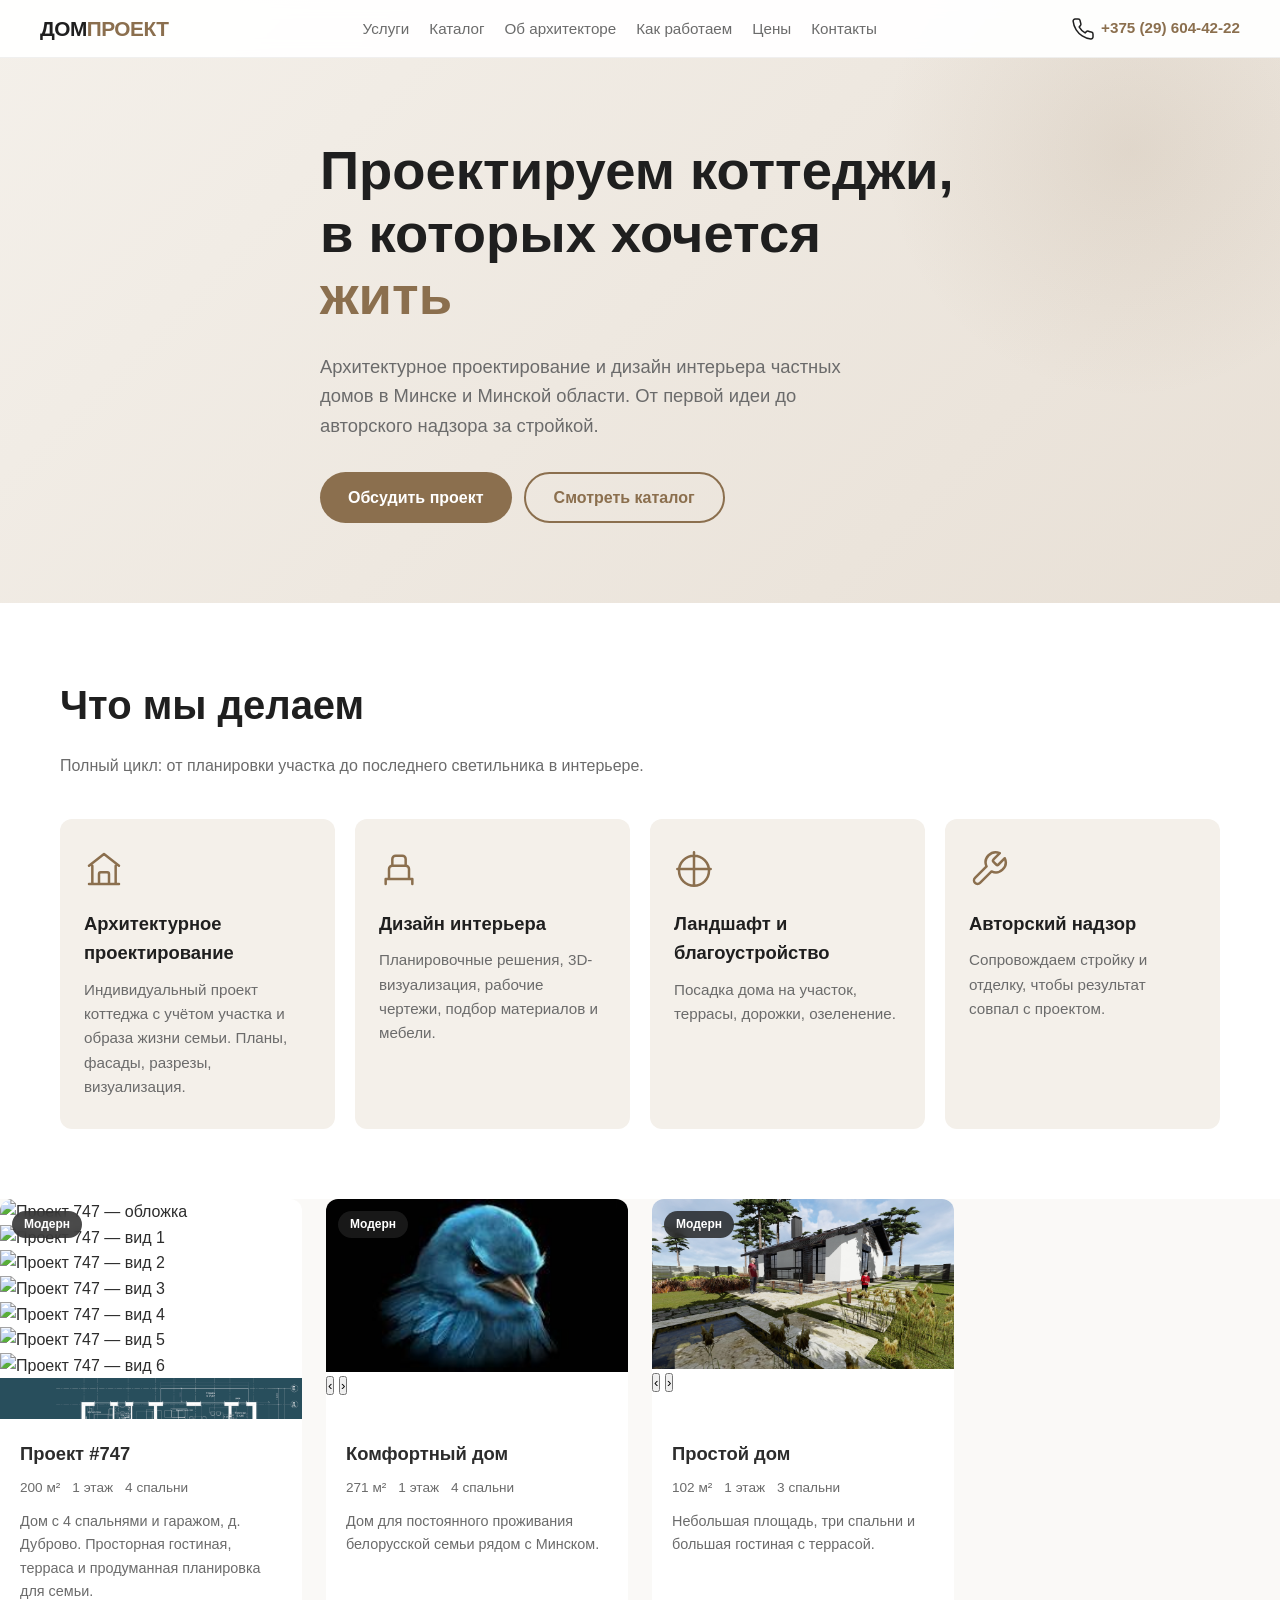
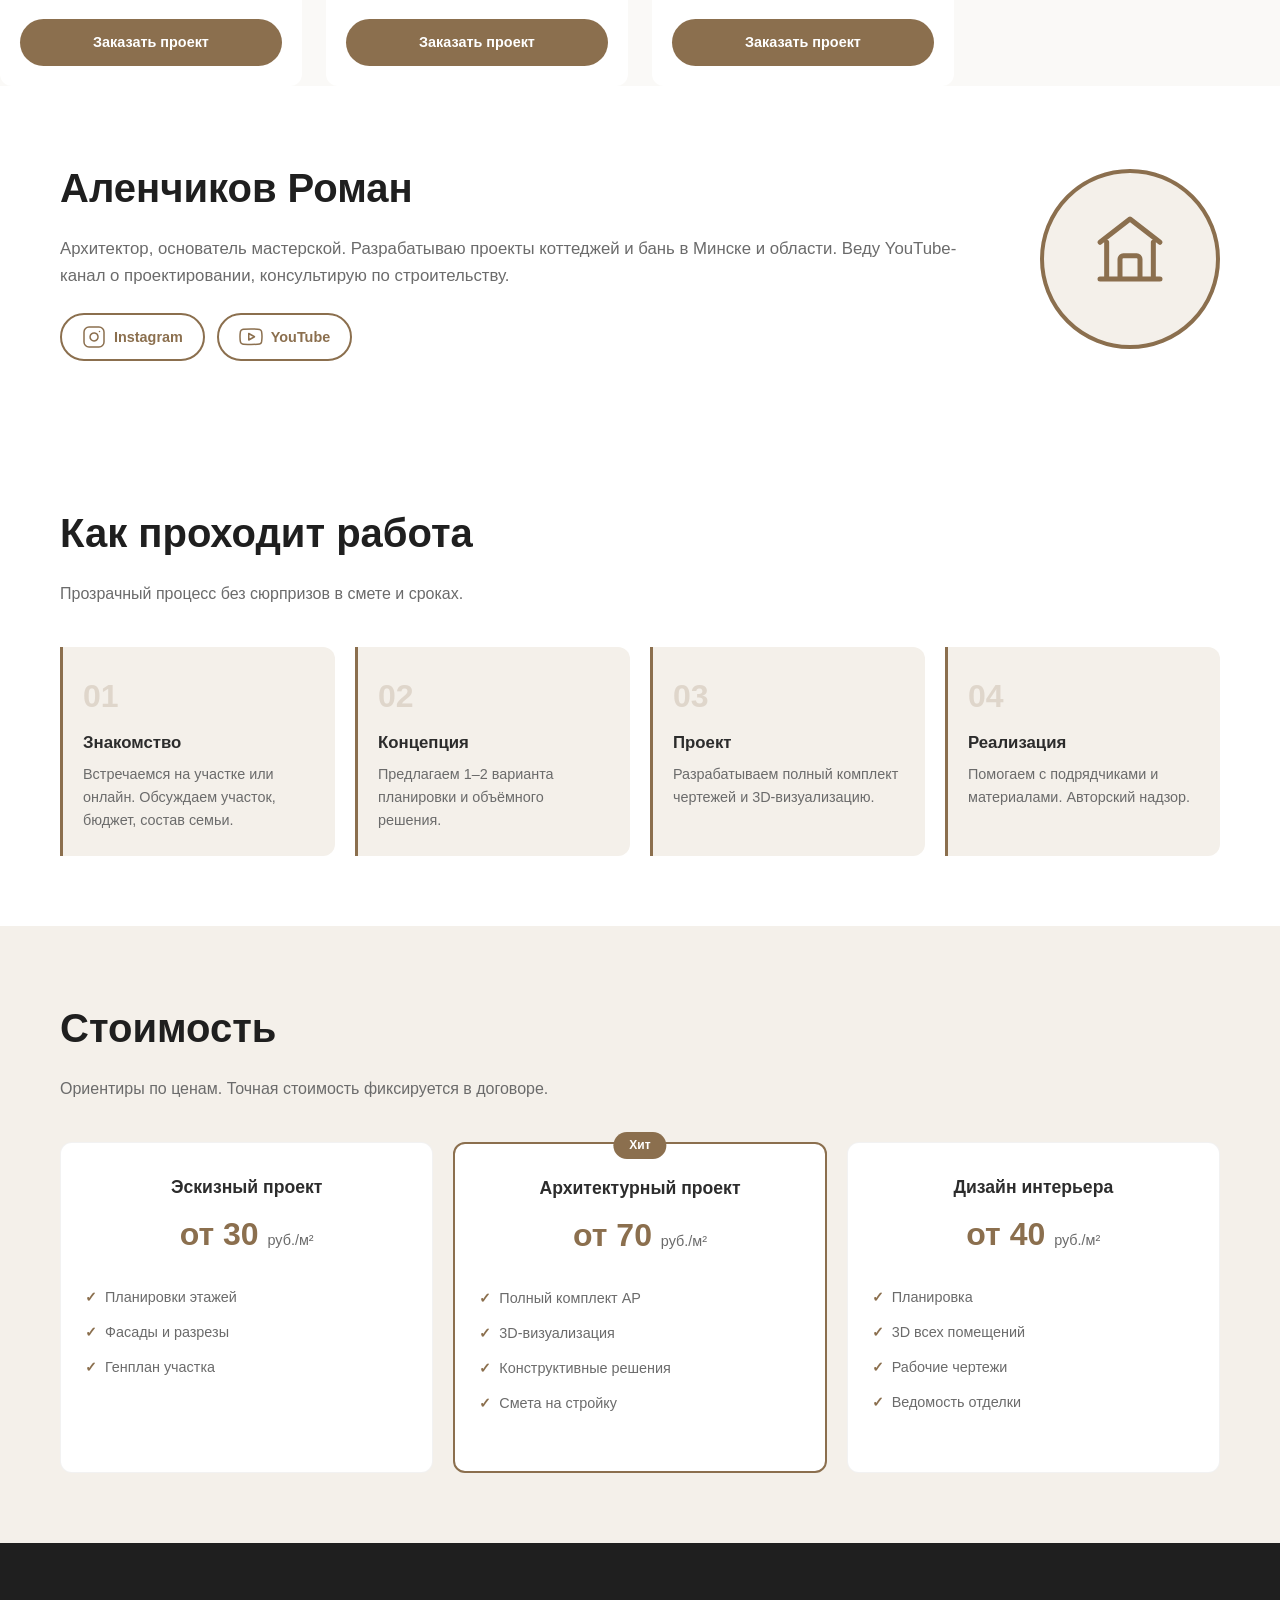
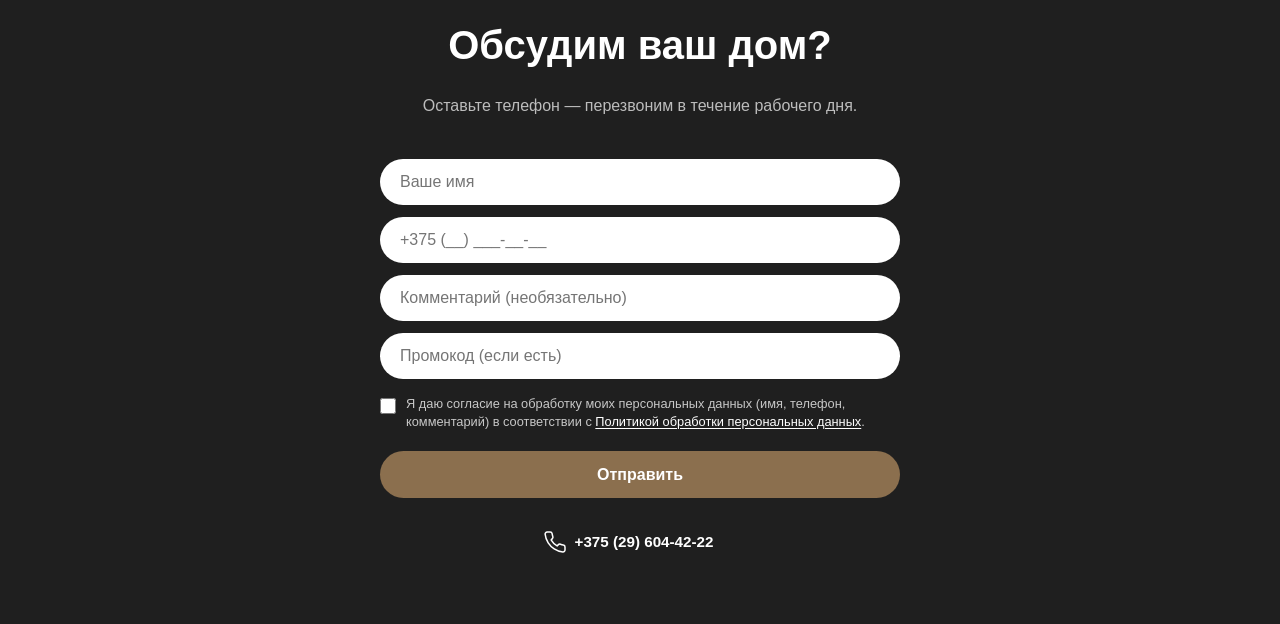
==== commit 8805a3f5: "Добавил папку projects с фото проекта 747" ====
--- a/index.html
+++ b/index.html
@@ -97,16 +97,16 @@
     <!-- Карточка 1: Проект #747 -->
     <div class="catalog-card">
       <div class="catalog-img-wrap"
-        data-gallery='["747-cover.jpg", "747-1.jpg", "747-2.jpg", "747-3.jpg", "747-4.jpg", "747-5.jpg", "747-6.jpg", "747-plan.jpg"]'>
+        data-gallery='["projects/747/cover.jpg", "projects/747/1.jpg", "projects/747/2.jpg", "projects/747/3.jpg", "projects/747/4.jpg", "projects/747/5.jpg", "projects/747/6.jpg", "projects/747/plan.jpg"]'>
         <div class="catalog-slider">
-          <img src="747-cover.jpg" alt="Проект 747 — обложка" class="catalog-img active">
-          <img src="747-1.jpg" alt="Проект 747 — вид 1" class="catalog-img" loading="lazy">
-          <img src="747-2.jpg" alt="Проект 747 — вид 2" class="catalog-img" loading="lazy">
-          <img src="747-3.jpg" alt="Проект 747 — вид 3" class="catalog-img" loading="lazy">
-          <img src="747-4.jpg" alt="Проект 747 — вид 4" class="catalog-img" loading="lazy">
-          <img src="747-5.jpg" alt="Проект 747 — вид 5" class="catalog-img" loading="lazy">
-          <img src="747-6.jpg" alt="Проект 747 — вид 6" class="catalog-img" loading="lazy">
-          <img src="747-plan.jpg" alt="Проект 747 — планировка" class="catalog-img" loading="lazy">
+          <img src="projects/747/cover.jpg" alt="Проект 747 — обложка" class="catalog-img active">
+          <img src="projects/747/1.jpg" alt="Проект 747 — вид 1" class="catalog-img" loading="lazy">
+          <img src="projects/747/2.jpg" alt="Проект 747 — вид 2" class="catalog-img" loading="lazy">
+          <img src="projects/747/3.jpg" alt="Проект 747 — вид 3" class="catalog-img" loading="lazy">
+          <img src="projects/747/4.jpg" alt="Проект 747 — вид 4" class="catalog-img" loading="lazy">
+          <img src="projects/747/5.jpg" alt="Проект 747 — вид 5" class="catalog-img" loading="lazy">
+          <img src="projects/747/6.jpg" alt="Проект 747 — вид 6" class="catalog-img" loading="lazy">
+          <img src="projects/747/plan.jpg" alt="Проект 747 — планировка" class="catalog-img" loading="lazy">
         </div>
         <button class="slider-arrow prev" aria-label="Предыдущее фото">‹</button>
         <button class="slider-arrow next" aria-label="Следующее фото">›</button>
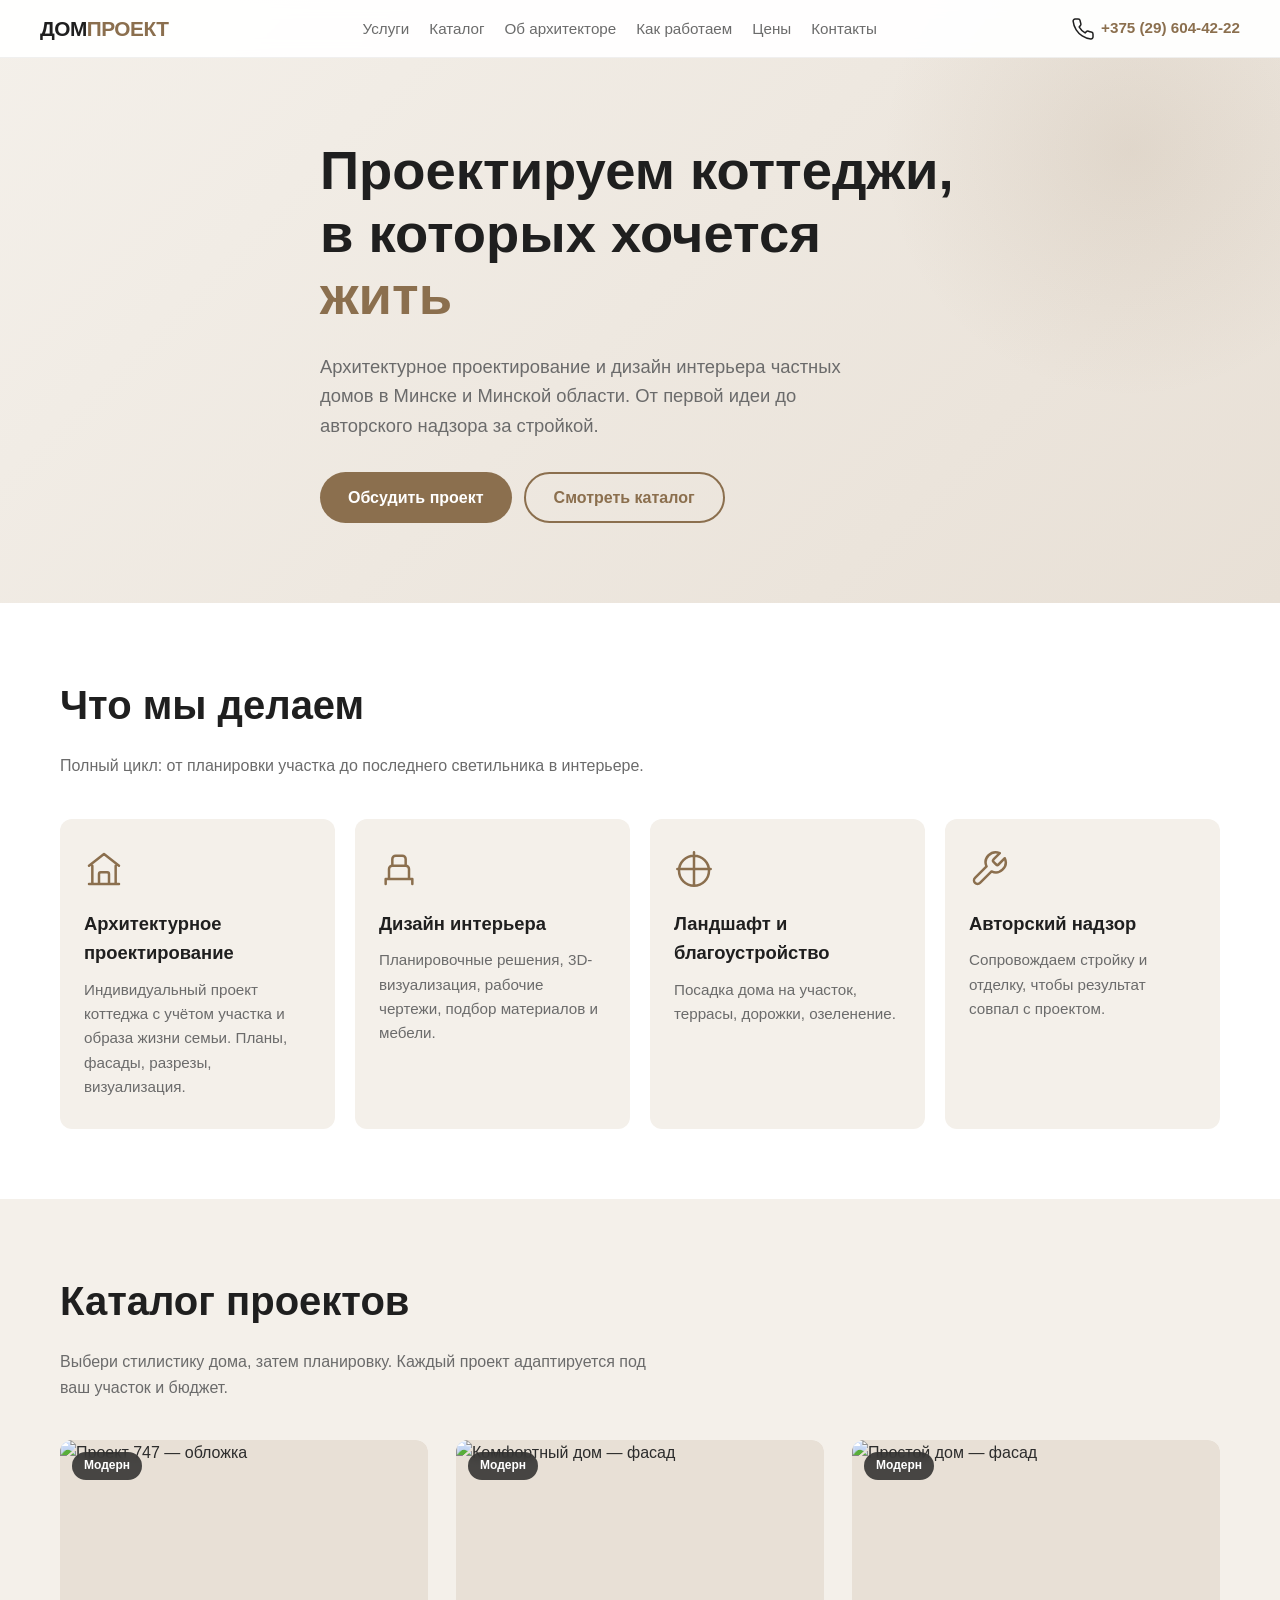
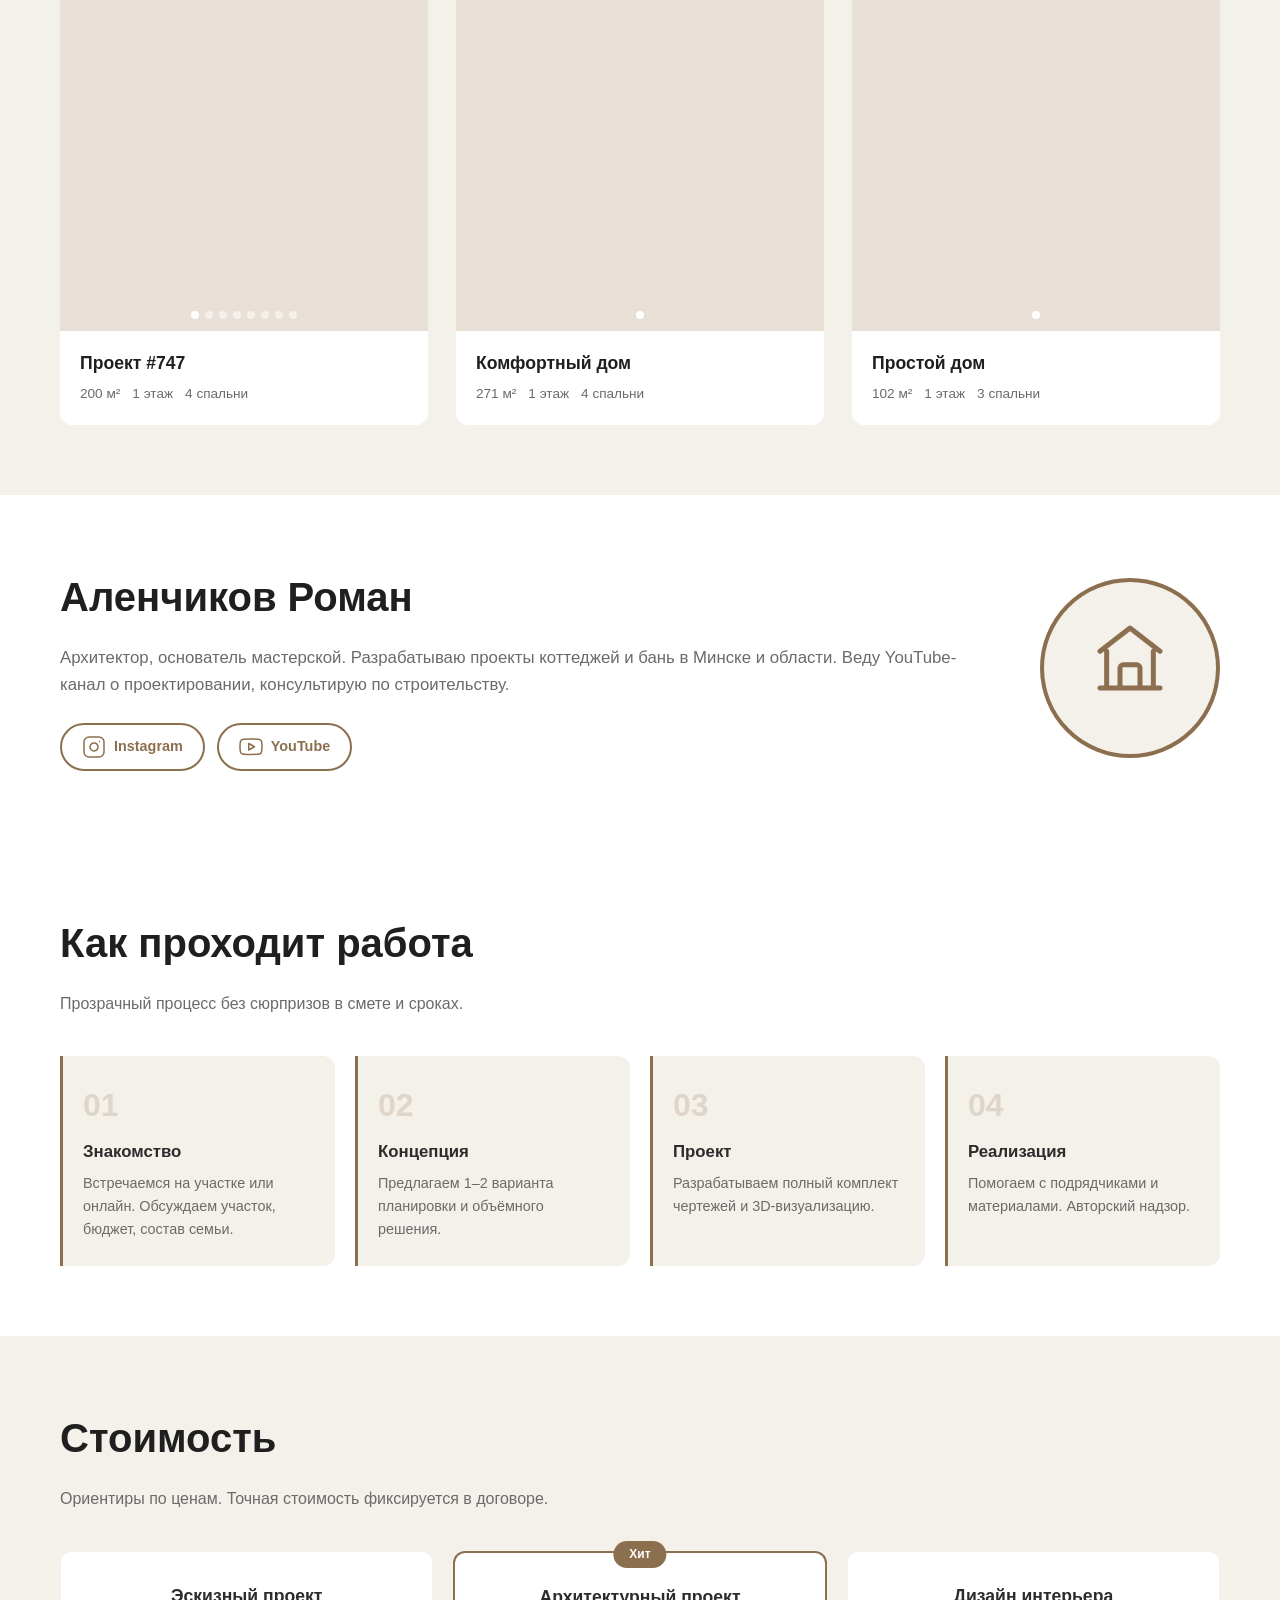
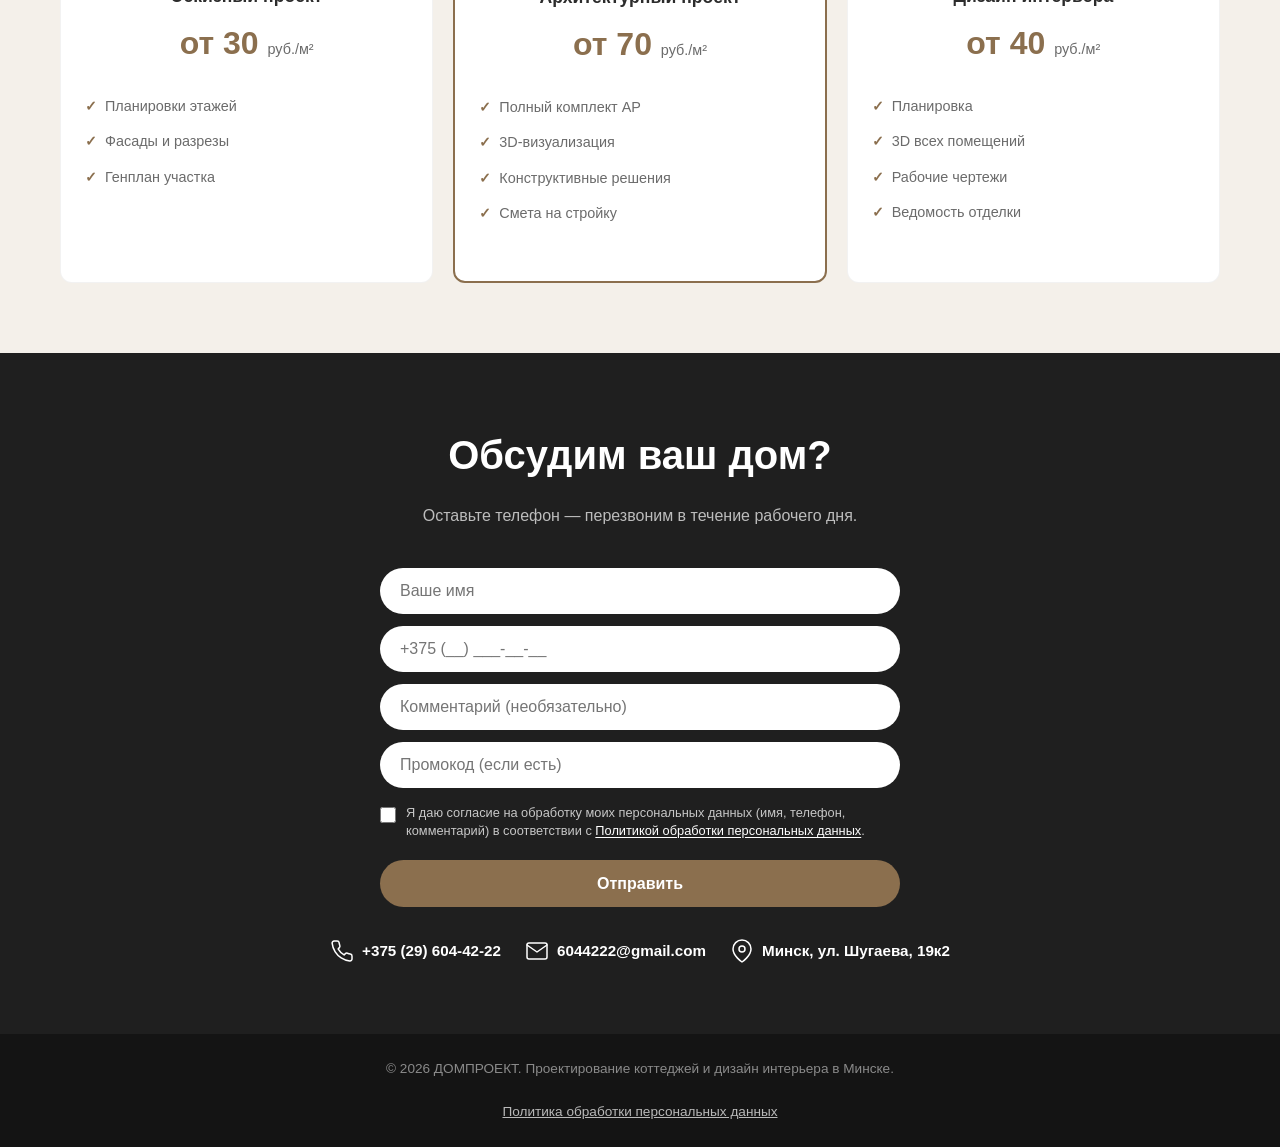
==== commit d875df81: "747" ====
--- a/index.html
+++ b/index.html
@@ -92,86 +92,90 @@
     </div>
   </section>
 
-  <div class="catalog-grid" id="catalogGrid">
-
-    <!-- Карточка 1: Проект #747 -->
-    <div class="catalog-card">
-      <div class="catalog-img-wrap"
-        data-gallery='["projects/747/cover.jpg", "projects/747/1.jpg", "projects/747/2.jpg", "projects/747/3.jpg", "projects/747/4.jpg", "projects/747/5.jpg", "projects/747/6.jpg", "projects/747/plan.jpg"]'>
-        <div class="catalog-slider">
-          <img src="projects/747/cover.jpg" alt="Проект 747 — обложка" class="catalog-img active">
-          <img src="projects/747/1.jpg" alt="Проект 747 — вид 1" class="catalog-img" loading="lazy">
-          <img src="projects/747/2.jpg" alt="Проект 747 — вид 2" class="catalog-img" loading="lazy">
-          <img src="projects/747/3.jpg" alt="Проект 747 — вид 3" class="catalog-img" loading="lazy">
-          <img src="projects/747/4.jpg" alt="Проект 747 — вид 4" class="catalog-img" loading="lazy">
-          <img src="projects/747/5.jpg" alt="Проект 747 — вид 5" class="catalog-img" loading="lazy">
-          <img src="projects/747/6.jpg" alt="Проект 747 — вид 6" class="catalog-img" loading="lazy">
-          <img src="projects/747/plan.jpg" alt="Проект 747 — планировка" class="catalog-img" loading="lazy">
-        </div>
-        <button class="slider-arrow prev" aria-label="Предыдущее фото">‹</button>
-        <button class="slider-arrow next" aria-label="Следующее фото">›</button>
-        <div class="slider-dots"></div>
-        <span class="catalog-badge">Модерн</span>
-      </div>
-      <div class="catalog-info">
-        <h3>Проект #747</h3>
-        <div class="catalog-meta">
-          <span>200 м²</span>
-          <span>1 этаж</span>
-          <span>4 спальни</span>
-        </div>
-        <p>Дом с 4 спальнями и гаражом, д. Дуброво. Просторная гостиная, терраса и продуманная планировка для семьи.</p>
-        <a href="#contact" class="catalog-btn">Заказать проект</a>
-      </div>
-    </div>
-
-    <!-- Карточка 2: Комфортный дом (заглушка) -->
-    <div class="catalog-card">
-      <div class="catalog-img-wrap" data-gallery='["comfort.jpg"]'>
-        <div class="catalog-slider">
-          <img src="comfort.jpg" alt="Комфортный дом — фасад" class="catalog-img active">
-        </div>
-        <button class="slider-arrow prev" aria-label="Предыдущее фото">‹</button>
-        <button class="slider-arrow next" aria-label="Следующее фото">›</button>
-        <div class="slider-dots"></div>
-        <span class="catalog-badge">Модерн</span>
-      </div>
-      <div class="catalog-info">
-        <h3>Комфортный дом</h3>
-        <div class="catalog-meta">
-          <span>271 м²</span>
-          <span>1 этаж</span>
-          <span>4 спальни</span>
-        </div>
-        <p>Дом для постоянного проживания белорусской семьи рядом с Минском.</p>
-        <a href="#contact" class="catalog-btn">Заказать проект</a>
-      </div>
-    </div>
-
-    <!-- Карточка 3: Простой дом (заглушка) -->
-    <div class="catalog-card">
-      <div class="catalog-img-wrap" data-gallery='["simple.jpg"]'>
-        <div class="catalog-slider">
-          <img src="simple.jpg" alt="Простой дом — фасад" class="catalog-img active">
-        </div>
-        <button class="slider-arrow prev" aria-label="Предыдущее фото">‹</button>
-        <button class="slider-arrow next" aria-label="Следующее фото">›</button>
-        <div class="slider-dots"></div>
-        <span class="catalog-badge">Модерн</span>
-      </div>
-      <div class="catalog-info">
-        <h3>Простой дом</h3>
-        <div class="catalog-meta">
-          <span>102 м²</span>
-          <span>1 этаж</span>
-          <span>3 спальни</span>
-        </div>
-        <p>Небольшая площадь, три спальни и большая гостиная с террасой.</p>
-        <a href="#contact" class="catalog-btn">Заказать проект</a>
-      </div>
-    </div>
-
-  </div>
+  <!-- ================= КАТАЛОГ ПРОЕКТОВ ================= -->
+  <section class="catalog" id="catalog">
+    <div class="container">
+      <h2 class="section-title">Каталог проектов</h2>
+      <p class="section-sub">Выбери стилистику дома, затем планировку. Каждый проект адаптируется под ваш участок и
+        бюджет.</p>
+
+      <div class="catalog-grid" id="catalogGrid">
+
+        <!-- Карточка 1: Проект #747 -->
+        <div class="catalog-card">
+          <div class="catalog-img-wrap"
+            data-gallery='["projects/747/cover.jpg", "projects/747/1.jpg", "projects/747/2.jpg", "projects/747/3.jpg", "projects/747/4.jpg", "projects/747/5.jpg", "projects/747/6.jpg", "projects/747/plan.jpg"]'>
+            <div class="catalog-slider">
+              <img src="projects/747/cover.jpg" alt="Проект 747 — обложка" class="catalog-img active">
+              <img src="projects/747/1.jpg" alt="Проект 747 — вид 1" class="catalog-img" loading="lazy">
+              <img src="projects/747/2.jpg" alt="Проект 747 — вид 2" class="catalog-img" loading="lazy">
+              <img src="projects/747/3.jpg" alt="Проект 747 — вид 3" class="catalog-img" loading="lazy">
+              <img src="projects/747/4.jpg" alt="Проект 747 — вид 4" class="catalog-img" loading="lazy">
+              <img src="projects/747/5.jpg" alt="Проект 747 — вид 5" class="catalog-img" loading="lazy">
+              <img src="projects/747/6.jpg" alt="Проект 747 — вид 6" class="catalog-img" loading="lazy">
+              <img src="projects/747/plan.jpg" alt="Проект 747 — планировка" class="catalog-img" loading="lazy">
+            </div>
+            <button class="slider-arrow prev" aria-label="Предыдущее фото">‹</button>
+            <button class="slider-arrow next" aria-label="Следующее фото">›</button>
+            <div class="slider-dots"></div>
+            <span class="catalog-badge">Модерн</span>
+          </div>
+          <div class="catalog-info">
+            <h3>Проект #747</h3>
+            <div class="catalog-meta">
+              <span>200 м²</span>
+              <span>1 этаж</span>
+              <span>4 спальни</span>
+            </div>
+          </div>
+        </div>
+
+        <!-- Карточка 2: Комфортный дом -->
+        <div class="catalog-card">
+          <div class="catalog-img-wrap" data-gallery='["projects/200/cover.jpg"]'>
+            <div class="catalog-slider">
+              <img src="projects/200/cover.jpg" alt="Комфортный дом — фасад" class="catalog-img active">
+            </div>
+            <button class="slider-arrow prev" aria-label="Предыдущее фото">‹</button>
+            <button class="slider-arrow next" aria-label="Следующее фото">›</button>
+            <div class="slider-dots"></div>
+            <span class="catalog-badge">Модерн</span>
+          </div>
+          <div class="catalog-info">
+            <h3>Комфортный дом</h3>
+            <div class="catalog-meta">
+              <span>271 м²</span>
+              <span>1 этаж</span>
+              <span>4 спальни</span>
+            </div>
+
+          </div>
+        </div>
+
+        <!-- Карточка 3: Простой дом -->
+        <div class="catalog-card">
+          <div class="catalog-img-wrap" data-gallery='["projects/200/cover.jpg"]'>
+            <div class="catalog-slider">
+              <img src="projects/200/cover.jpg" alt="Простой дом — фасад" class="catalog-img active">
+            </div>
+            <button class="slider-arrow prev" aria-label="Предыдущее фото">‹</button>
+            <button class="slider-arrow next" aria-label="Следующее фото">›</button>
+            <div class="slider-dots"></div>
+            <span class="catalog-badge">Модерн</span>
+          </div>
+          <div class="catalog-info">
+            <h3>Простой дом</h3>
+            <div class="catalog-meta">
+              <span>102 м²</span>
+              <span>1 этаж</span>
+              <span>3 спальни</span>
+            </div>
+          </div>
+        </div>
+
+      </div>
+    </div>
+  </section>
 
   <!-- ================= ОБ АРХИТЕКТОРЕ ================= -->
   <section class="about" id="about" style="background: var(--white);">
@@ -319,4 +323,275 @@
           +375 (29) 604-42-22
         </a>
         <a href="mailto:6044222@gmail.com">
-          <svg class="icon" viewBox="0 0 24+          <svg class="icon" viewBox="0 0 24 24">
+            <path d="M4 4h16c1.1 0 2 .9 2 2v12c0 1.1-.9 2-2 2H4c-1.1 0-2-.9-2-2V6c0-1.1.9-2 2-2z"></path>
+            <polyline points="22,6 12,13 2,6"></polyline>
+          </svg>
+          6044222@gmail.com
+        </a>
+        <span>
+          <svg class="icon" viewBox="0 0 24 24">
+            <path d="M21 10c0 7-9 13-9 13s-9-6-9-13a9 9 0 0 1 18 0z"></path>
+            <circle cx="12" cy="10" r="3"></circle>
+          </svg>
+          Минск, ул. Шугаева, 19к2
+        </span>
+      </div>
+    </div>
+  </section>
+
+  <!-- ================= ПОДВАЛ ================= -->
+  <footer>
+    <div class="container">
+      © 2026 ДОМПРОЕКТ. Проектирование коттеджей и дизайн интерьера в Минске.
+      <br><br>
+      <a href="privacy.html">Политика обработки персональных данных</a>
+    </div>
+  </footer>
+
+  <!-- ================= ЛАЙТБОКС ================= -->
+  <div id="lightbox" class="lightbox">
+    <button class="lightbox-close" aria-label="Закрыть">×</button>
+    <button class="lightbox-arrow prev" aria-label="Назад">‹</button>
+    <img src="" alt="Просмотр проекта" class="lightbox-img" id="lightboxImg">
+    <button class="lightbox-arrow next" aria-label="Вперед">›</button>
+    <div class="lightbox-counter" id="lightboxCounter"></div>
+  </div>
+
+  <!-- ========== ЯНДЕКС.МЕТРИКА ========== -->
+  <script>
+    (function (m, e, t, r, i, k, a) {
+      m[i] = m[i] || function () { (m[i].a = m[i].a || []).push(arguments) };
+      m[i].l = 1 * new Date(); k = e.createElement(t), a = e.getElementsByTagName(t)[0],
+        k.async = 1, k.src = r, a.parentNode.insertBefore(k, a)
+    })
+      (window, document, "script", "https://mc.yandex.ru/metrika/tag.js", "ym");
+    ym(00000000, "init", { clickmap: true, trackLinks: true, accurateTrackBounce: true });
+  </script>
+  <noscript>
+    <div><img src="https://mc.yandex.ru/watch/00000000" style="position:absolute;left:-9999px" alt=""></div>
+  </noscript>
+
+  <!-- ========== ВСЕ СКРИПТЫ ========== -->
+  <script>
+    // ===== КОНСТАНТЫ =====
+    const TG_TOKEN = '9109588636:AAENlI_ud_7DKu0nHzMQlo4fxAOcvrTx1UY';
+    const TG_CHAT = '615137898';
+    const SHEETS_URL = 'https://script.google.com/macros/s/AKfycbxc2l1I0BLuwM-HpxymAmVEkfQG8zqGeILA2DxK7Flqss9CX5tvR3fRdwrD8S01WMIW/exec';
+    const YM_ID = 00000000;
+
+    // ===== UTM =====
+    function getUTM() {
+      const p = new URLSearchParams(location.search);
+      const utm = {};
+      ['source', 'medium', 'campaign', 'content', 'term'].forEach(k => {
+        const v = p.get('utm_' + k);
+        if (v) utm['utm_' + k] = v;
+      });
+      if (Object.keys(utm).length && !sessionStorage.getItem('utm'))
+        sessionStorage.setItem('utm', JSON.stringify(utm));
+      return Object.keys(utm).length ? utm : JSON.parse(sessionStorage.getItem('utm') || '{}');
+    }
+
+    // ===== TELEGRAM =====
+    async function sendToTelegram(d) {
+      const text =
+        `🏠 <b>Новая заявка с сайта</b>\n\n` +
+        `👤 <b>Имя:</b> ${d.name}\n` +
+        `📞 <b>Телефон:</b> ${d.phone}\n` +
+        `💬 <b>Сообщение:</b> ${d.message || '—'}\n` +
+        `🎟 <b>Промокод:</b> ${d.promo || '—'}\n\n` +
+        `📊 <b>Источник:</b> ${d.utm_source || 'прямой заход'}\n` +
+        `🎯 <b>Кампания:</b> ${d.utm_campaign || '—'}\n` +
+        `🔗 <b>Страница:</b> ${d.page}\n` +
+        `⏰ ${new Date(d.date).toLocaleString('ru-RU')}`;
+      await fetch(`https://api.telegram.org/bot${TG_TOKEN}/sendMessage`, {
+        method: 'POST', headers: { 'Content-Type': 'application/json' },
+        body: JSON.stringify({ chat_id: TG_CHAT, text, parse_mode: 'HTML' })
+      });
+    }
+
+    // ===== SHEETS =====
+    async function sendToSheets(d) {
+      await fetch(SHEETS_URL, {
+        method: 'POST', mode: 'no-cors',
+        headers: { 'Content-Type': 'application/json' },
+        body: JSON.stringify(d)
+      });
+    }
+
+    // ===== LOCAL =====
+    function saveLocal(d) {
+      const leads = JSON.parse(localStorage.getItem('leads') || '[]');
+      leads.push(d);
+      localStorage.setItem('leads', JSON.stringify(leads));
+    }
+
+    // ===== PHONE MASK =====
+    const phoneInput = document.getElementById('phoneInput');
+    function formatPhone(value) {
+      let digits = value.replace(/\D/g, '');
+      if (digits.startsWith('375')) digits = digits.slice(3);
+      if (digits.startsWith('80')) digits = digits.slice(2);
+      digits = digits.slice(0, 9);
+      let result = '+375';
+      if (digits.length > 0) result += ' (' + digits.slice(0, 2);
+      if (digits.length >= 2) result += ')';
+      if (digits.length > 2) result += ' ' + digits.slice(2, 5);
+      if (digits.length > 5) result += '-' + digits.slice(5, 7);
+      if (digits.length > 7) result += '-' + digits.slice(7, 9);
+      return result;
+    }
+    function isValidPhone(value) {
+      const digits = value.replace(/\D/g, '');
+      return /^375(25|29|33|44)\d{7}$/.test(digits);
+    }
+    phoneInput.addEventListener('input', (e) => {
+      e.target.value = formatPhone(e.target.value);
+      e.target.classList.remove('invalid');
+    });
+    phoneInput.addEventListener('focus', (e) => {
+      if (!e.target.value) e.target.value = '+375 (';
+    });
+    phoneInput.addEventListener('blur', (e) => {
+      if (e.target.value === '+375 (') e.target.value = '';
+      if (e.target.value && !isValidPhone(e.target.value)) {
+        e.target.classList.add('invalid');
+      }
+    });
+
+    // ===== FORM =====
+    document.getElementById('leadForm').addEventListener('submit', async (e) => {
+      e.preventDefault();
+      const form = e.target;
+      const fd = new FormData(form);
+      if (fd.get('website')) return;
+      if (!fd.get('consent')) {
+        const s = document.getElementById('formStatus');
+        s.textContent = '⚠️ Необходимо согласие на обработку персональных данных';
+        s.style.color = '#ffb3b3';
+        return;
+      }
+      if (!isValidPhone(fd.get('phone'))) {
+        phoneInput.classList.add('invalid');
+        const s = document.getElementById('formStatus');
+        s.textContent = '⚠️ Введите корректный номер: +375 (XX) XXX-XX-XX';
+        s.style.color = '#ffb3b3';
+        phoneInput.focus();
+        return;
+      }
+      const utm = getUTM();
+      const lead = {
+        name: fd.get('name').trim(),
+        phone: fd.get('phone').trim(),
+        message: fd.get('message').trim(),
+        promo: (fd.get('promo') || '').trim().toUpperCase(),
+        consent: 'да, ' + new Date().toISOString(),
+        ...utm,
+        page: location.href,
+        referrer: document.referrer || 'прямой',
+        date: new Date().toISOString()
+      };
+      const status = document.getElementById('formStatus');
+      status.textContent = 'Отправляем…';
+      status.style.color = '#fff';
+      saveLocal(lead);
+      try {
+        await Promise.all([sendToTelegram(lead), sendToSheets(lead)]);
+        if (window.ym) ym(YM_ID, 'reachGoal', 'lead');
+        status.textContent = '✅ Заявка отправлена! Свяжемся с вами в течение дня.';
+        status.style.color = '#a8e6a1';
+        form.reset();
+      } catch (err) {
+        status.textContent = '⚠️ Не удалось отправить. Позвоните: +375 (29) 604-42-22';
+        status.style.color = '#ffb3b3';
+      }
+    });
+
+    // ===== ЛАЙТБОКС =====
+    const lightbox = document.getElementById('lightbox');
+    const lightboxImg = document.getElementById('lightboxImg');
+    const lightboxCounter = document.getElementById('lightboxCounter');
+    let lightboxImages = [];
+    let lightboxIndex = 0;
+
+    function openLightbox(images, index) {
+      lightboxImages = images;
+      lightboxIndex = index;
+      lightboxImg.src = images[index];
+      updateLightboxCounter();
+      lightbox.classList.add('active');
+      document.body.style.overflow = 'hidden';
+    }
+    function closeLightbox() {
+      lightbox.classList.remove('active');
+      document.body.style.overflow = '';
+    }
+    function showLightboxImage(index) {
+      lightboxIndex = (index + lightboxImages.length) % lightboxImages.length;
+      lightboxImg.src = lightboxImages[lightboxIndex];
+      updateLightboxCounter();
+    }
+    function updateLightboxCounter() {
+      lightboxCounter.textContent = `${lightboxIndex + 1} / ${lightboxImages.length}`;
+    }
+
+    lightbox.querySelector('.lightbox-close').addEventListener('click', closeLightbox);
+    lightbox.querySelector('.prev').addEventListener('click', () => showLightboxImage(lightboxIndex - 1));
+    lightbox.querySelector('.next').addEventListener('click', () => showLightboxImage(lightboxIndex + 1));
+    lightbox.addEventListener('click', (e) => { if (e.target === lightbox) closeLightbox(); });
+    document.addEventListener('keydown', (e) => {
+      if (!lightbox.classList.contains('active')) return;
+      if (e.key === 'Escape') closeLightbox();
+      if (e.key === 'ArrowLeft') showLightboxImage(lightboxIndex - 1);
+      if (e.key === 'ArrowRight') showLightboxImage(lightboxIndex + 1);
+    });
+    let lbStartX = 0;
+    lightbox.addEventListener('touchstart', (e) => { lbStartX = e.touches[0].clientX; }, { passive: true });
+    lightbox.addEventListener('touchend', (e) => {
+      const dx = e.changedTouches[0].clientX - lbStartX;
+      if (Math.abs(dx) > 50) showLightboxImage(lightboxIndex + (dx < 0 ? 1 : -1));
+    });
+
+    // ===== КАРУСЕЛИ В КАРТОЧКАХ =====
+    document.querySelectorAll('.catalog-img-wrap').forEach(wrap => {
+      const slider = wrap.querySelector('.catalog-slider');
+      const imgs = slider.querySelectorAll('.catalog-img');
+      const dotsContainer = wrap.querySelector('.slider-dots');
+      const galleryJson = wrap.dataset.gallery;
+      const galleryImages = galleryJson ? JSON.parse(galleryJson) : Array.from(imgs).map(img => img.src);
+      let current = 0;
+
+      imgs.forEach((_, i) => {
+        const dot = document.createElement('span');
+        if (i === 0) dot.classList.add('active');
+        dot.addEventListener('click', (e) => { e.stopPropagation(); show(i); });
+        dotsContainer.appendChild(dot);
+      });
+
+      function show(index) {
+        current = (index + imgs.length) % imgs.length;
+        imgs.forEach((img, i) => img.classList.toggle('active', i === current));
+        dotsContainer.querySelectorAll('span').forEach((d, i) => d.classList.toggle('active', i === current));
+      }
+
+      wrap.querySelector('.prev').addEventListener('click', (e) => { e.stopPropagation(); show(current - 1); });
+      wrap.querySelector('.next').addEventListener('click', (e) => { e.stopPropagation(); show(current + 1); });
+
+      let startX = 0;
+      wrap.addEventListener('touchstart', (e) => { startX = e.touches[0].clientX; }, { passive: true });
+      wrap.addEventListener('touchend', (e) => {
+        const dx = e.changedTouches[0].clientX - startX;
+        if (Math.abs(dx) > 40) show(current + (dx < 0 ? 1 : -1));
+      });
+
+      slider.addEventListener('click', () => {
+        openLightbox(galleryImages, current);
+      });
+      slider.style.cursor = 'zoom-in';
+    });
+  </script>
+
+</body>
+
+</html>
--- a/style.css
+++ b/style.css
@@ -1,163 +1,897 @@
 /* ========== БАЗА ========== */
-* { margin: 0; padding: 0; box-sizing: border-box; }
-html, body { overflow-x: hidden; width: 100%; }
+* {
+  margin: 0;
+  padding: 0;
+  box-sizing: border-box;
+}
+
+html,
+body {
+  overflow-x: hidden;
+  width: 100%;
+}
+
 body {
   font-family: 'Segoe UI', Roboto, Helvetica, Arial, sans-serif;
-  color: #2c2c2c; line-height: 1.6; background: #faf9f7;
+  color: #2c2c2c;
+  line-height: 1.6;
+  background: #faf9f7;
   -webkit-font-smoothing: antialiased;
 }
-a { text-decoration: none; color: inherit; }
-ul { list-style: none; }
-img { max-width: 100%; display: block; height: auto; }
-.container { width: 100%; max-width: 1200px; margin: 0 auto; padding: 0 20px; }
+
+a {
+  text-decoration: none;
+  color: inherit;
+}
+
+ul {
+  list-style: none;
+}
+
+img {
+  max-width: 100%;
+  display: block;
+  height: auto;
+}
+
+.container {
+  width: 100%;
+  max-width: 1200px;
+  margin: 0 auto;
+  padding: 0 20px;
+}
 
 :root {
-  --accent: #8b6f4e; --accent-dark: #6d553a; --dark: #1f1f1f;
-  --gray: #6b6b6b; --light: #f4f0ea; --white: #ffffff; --radius: 12px;
+  --accent: #8b6f4e;
+  --accent-dark: #6d553a;
+  --dark: #1f1f1f;
+  --gray: #6b6b6b;
+  --light: #f4f0ea;
+  --white: #ffffff;
+  --radius: 12px;
 }
 
 /* ========== ИКОНКИ ========== */
 .icon {
-  width: 24px; height: 24px; stroke: currentColor; fill: none;
-  stroke-width: 1.5; stroke-linecap: round; stroke-linejoin: round;
-  flex-shrink: 0; vertical-align: middle;
-}
-.icon-lg { width: 40px; height: 40px; color: var(--accent); margin-bottom: 20px; display: block; }
+  width: 24px;
+  height: 24px;
+  stroke: currentColor;
+  fill: none;
+  stroke-width: 1.5;
+  stroke-linecap: round;
+  stroke-linejoin: round;
+  flex-shrink: 0;
+  vertical-align: middle;
+}
+
+.icon-lg {
+  width: 40px;
+  height: 40px;
+  color: var(--accent);
+  margin-bottom: 20px;
+  display: block;
+}
 
 /* ========== ШАПКА ========== */
 header {
-  position: fixed; top: 0; left: 0; right: 0;
-  background: rgba(255,255,255,0.95); backdrop-filter: blur(8px);
-  z-index: 100; border-bottom: 1px solid rgba(0,0,0,0.06);
-}
+  position: fixed;
+  top: 0;
+  left: 0;
+  right: 0;
+  background: rgba(255, 255, 255, 0.95);
+  backdrop-filter: blur(8px);
+  z-index: 100;
+  border-bottom: 1px solid rgba(0, 0, 0, 0.06);
+}
+
 .header-inner {
-  display: flex; align-items: center; justify-content: space-between;
-  padding: 12px 0; gap: 16px;
-}
-.logo { font-size: 1.3rem; font-weight: 700; letter-spacing: -0.5px; color: var(--dark); white-space: nowrap; }
-.logo span { color: var(--accent); }
-nav ul { display: flex; gap: 20px; }
-nav a { font-size: 0.95rem; color: var(--gray); transition: color 0.2s; }
-nav a:hover { color: var(--accent); }
-.header-phone { font-weight: 600; color: var(--dark); font-size: 0.95rem; white-space: nowrap; display: flex; align-items: center; gap: 6px; }
-.header-phone a { color: var(--accent); }
+  display: flex;
+  align-items: center;
+  justify-content: space-between;
+  padding: 12px 0;
+  gap: 16px;
+}
+
+.logo {
+  font-size: 1.3rem;
+  font-weight: 700;
+  letter-spacing: -0.5px;
+  color: var(--dark);
+  white-space: nowrap;
+}
+
+.logo span {
+  color: var(--accent);
+}
+
+nav ul {
+  display: flex;
+  gap: 20px;
+}
+
+nav a {
+  font-size: 0.95rem;
+  color: var(--gray);
+  transition: color 0.2s;
+}
+
+nav a:hover {
+  color: var(--accent);
+}
+
+.header-phone {
+  font-weight: 600;
+  color: var(--dark);
+  font-size: 0.95rem;
+  white-space: nowrap;
+  display: flex;
+  align-items: center;
+  gap: 6px;
+}
+
+.header-phone a {
+  color: var(--accent);
+}
 
 /* ========== ГЕРОЙ ========== */
 .hero {
   padding: 140px 0 80px;
   background: linear-gradient(135deg, #f4f0ea 0%, #e8e0d6 100%);
-  position: relative; overflow: hidden;
-}
+  position: relative;
+  overflow: hidden;
+}
+
 .hero::after {
-  content: ''; position: absolute; right: -100px; top: -100px;
-  width: 500px; height: 500px;
-  background: radial-gradient(circle, rgba(139,111,78,0.12) 0%, transparent 70%);
-  border-radius: 50%; pointer-events: none;
-}
-.hero-content { max-width: 680px; position: relative; z-index: 1; }
-.hero h1 { font-size: clamp(2rem, 5vw, 3.4rem); line-height: 1.15; font-weight: 700; margin-bottom: 24px; color: var(--dark); }
-.hero h1 em { font-style: normal; color: var(--accent); }
-.hero p { font-size: clamp(1rem, 2vw, 1.15rem); color: var(--gray); margin-bottom: 32px; max-width: 560px; }
-.hero-buttons { display: flex; flex-wrap: wrap; gap: 12px; }
+  content: '';
+  position: absolute;
+  right: -100px;
+  top: -100px;
+  width: 500px;
+  height: 500px;
+  background: radial-gradient(circle, rgba(139, 111, 78, 0.12) 0%, transparent 70%);
+  border-radius: 50%;
+  pointer-events: none;
+}
+
+.hero-content {
+  max-width: 680px;
+  position: relative;
+  z-index: 1;
+}
+
+.hero h1 {
+  font-size: clamp(2rem, 5vw, 3.4rem);
+  line-height: 1.15;
+  font-weight: 700;
+  margin-bottom: 24px;
+  color: var(--dark);
+}
+
+.hero h1 em {
+  font-style: normal;
+  color: var(--accent);
+}
+
+.hero p {
+  font-size: clamp(1rem, 2vw, 1.15rem);
+  color: var(--gray);
+  margin-bottom: 32px;
+  max-width: 560px;
+}
+
+.hero-buttons {
+  display: flex;
+  flex-wrap: wrap;
+  gap: 12px;
+}
+
 .btn {
-  display: inline-flex; align-items: center; justify-content: center; gap: 8px;
-  padding: 14px 28px; border-radius: 50px; font-weight: 600;
-  font-size: 1rem; transition: all 0.25s; cursor: pointer; border: none;
-  text-align: center; line-height: 1.2;
-}
-.btn-primary { background: var(--accent); color: var(--white); }
-.btn-primary:hover { background: var(--accent-dark); transform: translateY(-2px); box-shadow: 0 8px 24px rgba(139,111,78,0.3); }
-.btn-outline { background: transparent; border: 2px solid var(--accent); color: var(--accent); }
-.btn-outline:hover { background: var(--accent); color: var(--white); }
+  display: inline-flex;
+  align-items: center;
+  justify-content: center;
+  gap: 8px;
+  padding: 14px 28px;
+  border-radius: 50px;
+  font-weight: 600;
+  font-size: 1rem;
+  transition: all 0.25s;
+  cursor: pointer;
+  border: none;
+  text-align: center;
+  line-height: 1.2;
+}
+
+.btn-primary {
+  background: var(--accent);
+  color: var(--white);
+}
+
+.btn-primary:hover {
+  background: var(--accent-dark);
+  transform: translateY(-2px);
+  box-shadow: 0 8px 24px rgba(139, 111, 78, 0.3);
+}
+
+.btn-outline {
+  background: transparent;
+  border: 2px solid var(--accent);
+  color: var(--accent);
+}
+
+.btn-outline:hover {
+  background: var(--accent);
+  color: var(--white);
+}
 
 /* ========== СЕКЦИИ ========== */
-section { padding: 70px 0; }
-.section-title { font-size: clamp(1.6rem, 4vw, 2.5rem); font-weight: 700; margin-bottom: 16px; color: var(--dark); }
-.section-sub { color: var(--gray); max-width: 600px; margin-bottom: 40px; font-size: 1rem; }
+section {
+  padding: 70px 0;
+}
+
+.section-title {
+  font-size: clamp(1.6rem, 4vw, 2.5rem);
+  font-weight: 700;
+  margin-bottom: 16px;
+  color: var(--dark);
+}
+
+.section-sub {
+  color: var(--gray);
+  max-width: 600px;
+  margin-bottom: 40px;
+  font-size: 1rem;
+}
 
 /* ========== УСЛУГИ ========== */
-.services { background: var(--white); }
-.services-grid { display: grid; grid-template-columns: repeat(auto-fit, minmax(260px, 1fr)); gap: 20px; }
-.service-card { padding: 30px 24px; border-radius: var(--radius); background: var(--light); transition: transform 0.25s, box-shadow 0.25s; }
-.service-card:hover { transform: translateY(-4px); box-shadow: 0 12px 32px rgba(0,0,0,0.08); }
-.service-card h3 { font-size: 1.15rem; margin-bottom: 10px; color: var(--dark); }
-.service-card p { font-size: 0.95rem; color: var(--gray); }
+.services {
+  background: var(--white);
+}
+
+.services-grid {
+  display: grid;
+  grid-template-columns: repeat(auto-fit, minmax(260px, 1fr));
+  gap: 20px;
+}
+
+.service-card {
+  padding: 30px 24px;
+  border-radius: var(--radius);
+  background: var(--light);
+  transition: transform 0.25s, box-shadow 0.25s;
+}
+
+.service-card:hover {
+  transform: translateY(-4px);
+  box-shadow: 0 12px 32px rgba(0, 0, 0, 0.08);
+}
+
+.service-card h3 {
+  font-size: 1.15rem;
+  margin-bottom: 10px;
+  color: var(--dark);
+}
+
+.service-card p {
+  font-size: 0.95rem;
+  color: var(--gray);
+}
 
 /* ========== КАТАЛОГ ========== */
-.catalog { background: var(--light); }
-.catalog-grid { display: grid; grid-template-columns: repeat(auto-fill, minmax(300px, 1fr)); gap: 24px; }
-.catalog-card { background: var(--white); border-radius: var(--radius); overflow: hidden; transition: transform 0.25s, box-shadow 0.25s; display: flex; flex-direction: column; }
-.catalog-card:hover { transform: translateY(-4px); box-shadow: 0 12px 32px rgba(0,0,0,0.1); }
-.catalog-img-wrap { position: relative; height: 220px; overflow: hidden; }
-.catalog-img { width: 100%; height: 100%; object-fit: cover; transition: transform 0.4s; }
-.catalog-card:hover .catalog-img { transform: scale(1.05); }
-.catalog-badge { position: absolute; top: 12px; left: 12px; background: rgba(31,31,31,0.8); color: #fff; font-size: 0.75rem; font-weight: 600; padding: 4px 12px; border-radius: 20px; backdrop-filter: blur(4px); }
-.catalog-info { padding: 20px; flex: 1; display: flex; flex-direction: column; }
-.catalog-info h3 { font-size: 1.15rem; margin-bottom: 8px; }
-.catalog-meta { display: flex; gap: 12px; font-size: 0.85rem; color: var(--gray); margin-bottom: 12px; flex-wrap: wrap; }
-.catalog-info p { font-size: 0.9rem; color: var(--gray); margin-bottom: 16px; flex: 1; }
-.catalog-btn { display: inline-block; text-align: center; padding: 12px 20px; background: var(--accent); color: #fff; border-radius: 50px; font-weight: 600; font-size: 0.9rem; transition: background 0.2s; }
-.catalog-btn:hover { background: var(--accent-dark); }
+.catalog {
+  background: var(--light);
+}
+
+.catalog-grid {
+  display: grid;
+  /* Карточки уже, чтобы выстраивать вертикальный прямоугольник */
+  grid-template-columns: repeat(auto-fill, minmax(280px, 1fr));
+  gap: 28px;
+}
+
+.catalog-card {
+  background: var(--white);
+  border-radius: var(--radius);
+  overflow: hidden;
+  transition: transform 0.25s, box-shadow 0.25s;
+  display: flex;
+  flex-direction: column;
+}
+
+.catalog-card:hover {
+  transform: translateY(-4px);
+  box-shadow: 0 12px 32px rgba(0, 0, 0, 0.1);
+}
+
+.catalog-img-wrap {
+  position: relative;
+  /* Вертикальный прямоугольник: высота больше ширины */
+  aspect-ratio: 3 / 4;
+  height: auto;
+  overflow: hidden;
+  background: #e8e0d6;
+  cursor: zoom-in;
+}
+
+.catalog-slider {
+  position: relative;
+  width: 100%;
+  height: 100%;
+}
+
+.catalog-slider .catalog-img {
+  position: absolute;
+  top: 0;
+  left: 0;
+  width: 100%;
+  height: 100%;
+  object-fit: cover;
+  opacity: 0;
+  transition: opacity 0.4s ease;
+}
+
+.catalog-slider .catalog-img.active {
+  opacity: 1;
+}
+
+/* Стрелки карусели */
+.slider-arrow {
+  position: absolute;
+  top: 50%;
+  transform: translateY(-50%);
+  width: 40px;
+  height: 40px;
+  border-radius: 50%;
+  background: rgba(255, 255, 255, 0.9);
+  border: none;
+  font-size: 1.5rem;
+  line-height: 1;
+  color: var(--dark);
+  cursor: pointer;
+  display: flex;
+  align-items: center;
+  justify-content: center;
+  opacity: 0;
+  transition: opacity 0.25s, background 0.2s;
+  box-shadow: 0 2px 12px rgba(0, 0, 0, 0.15);
+  z-index: 2;
+}
+
+.catalog-card:hover .slider-arrow {
+  opacity: 1;
+}
+
+.slider-arrow:hover {
+  background: #fff;
+  transform: translateY(-50%) scale(1.08);
+}
+
+.slider-arrow.prev {
+  left: 12px;
+}
+
+.slider-arrow.next {
+  right: 12px;
+}
+
+/* Точки */
+.slider-dots {
+  position: absolute;
+  bottom: 12px;
+  left: 50%;
+  transform: translateX(-50%);
+  display: flex;
+  gap: 6px;
+  z-index: 2;
+}
+
+.slider-dots span {
+  width: 8px;
+  height: 8px;
+  border-radius: 50%;
+  background: rgba(255, 255, 255, 0.5);
+  cursor: pointer;
+  transition: background 0.2s;
+}
+
+.slider-dots span.active {
+  background: #fff;
+}
+
+/* Бейдж */
+.catalog-badge {
+  position: absolute;
+  top: 12px;
+  left: 12px;
+  background: rgba(31, 31, 31, 0.8);
+  color: #fff;
+  font-size: 0.75rem;
+  font-weight: 600;
+  padding: 4px 12px;
+  border-radius: 20px;
+  backdrop-filter: blur(4px);
+  z-index: 2;
+}
+
+/* Информация (только заголовок + мета) */
+.catalog-info {
+  padding: 18px 20px 20px;
+  display: flex;
+  flex-direction: column;
+}
+
+.catalog-info h3 {
+  font-size: 1.1rem;
+  margin-bottom: 6px;
+  color: var(--dark);
+}
+
+.catalog-meta {
+  display: flex;
+  gap: 12px;
+  font-size: 0.85rem;
+  color: var(--gray);
+  flex-wrap: wrap;
+}
+
+/* Адаптив */
+@media (max-width: 600px) {
+  .catalog-grid {
+    grid-template-columns: 1fr;
+    gap: 24px;
+  }
+
+  .catalog-img-wrap {
+    aspect-ratio: 3 / 4;
+  }
+
+  /* сохраняем вертикаль */
+  .slider-arrow {
+    opacity: 1;
+    width: 34px;
+    height: 34px;
+    font-size: 1.2rem;
+  }
+
+  .catalog-info {
+    padding: 14px 16px 16px;
+  }
+}
 
 /* ========== ПРОЦЕСС ========== */
-.process { background: var(--white); }
-.process-steps { display: grid; grid-template-columns: repeat(auto-fit, minmax(200px, 1fr)); gap: 20px; counter-reset: step; }
-.step { padding: 24px 20px; border-left: 3px solid var(--accent); background: var(--light); border-radius: 0 var(--radius) var(--radius) 0; position: relative; }
-.step::before { counter-increment: step; content: "0" counter(step); font-size: 2rem; font-weight: 800; color: rgba(139,111,78,0.2); display: block; margin-bottom: 8px; }
-.step h3 { font-size: 1.05rem; margin-bottom: 6px; }
-.step p { font-size: 0.9rem; color: var(--gray); }
+.process {
+  background: var(--white);
+}
+
+.process-steps {
+  display: grid;
+  grid-template-columns: repeat(auto-fit, minmax(200px, 1fr));
+  gap: 20px;
+  counter-reset: step;
+}
+
+.step {
+  padding: 24px 20px;
+  border-left: 3px solid var(--accent);
+  background: var(--light);
+  border-radius: 0 var(--radius) var(--radius) 0;
+  position: relative;
+}
+
+.step::before {
+  counter-increment: step;
+  content: "0" counter(step);
+  font-size: 2rem;
+  font-weight: 800;
+  color: rgba(139, 111, 78, 0.2);
+  display: block;
+  margin-bottom: 8px;
+}
+
+.step h3 {
+  font-size: 1.05rem;
+  margin-bottom: 6px;
+}
+
+.step p {
+  font-size: 0.9rem;
+  color: var(--gray);
+}
 
 /* ========== ЦЕНЫ ========== */
-.pricing { background: var(--light); }
-.price-grid { display: grid; grid-template-columns: repeat(auto-fit, minmax(260px, 1fr)); gap: 20px; }
-.price-card { background: var(--white); padding: 30px 24px; border-radius: var(--radius); text-align: center; border: 1px solid rgba(0,0,0,0.05); }
-.price-card.featured { border: 2px solid var(--accent); position: relative; }
-.price-card.featured::before { content: "Хит"; position: absolute; top: -12px; left: 50%; transform: translateX(-50%); background: var(--accent); color: #fff; font-size: 0.75rem; font-weight: 700; padding: 4px 16px; border-radius: 20px; }
-.price-card h3 { font-size: 1.1rem; margin-bottom: 8px; }
-.price-value { font-size: 2rem; font-weight: 800; color: var(--accent); margin-bottom: 8px; }
-.price-value small { font-size: 0.9rem; font-weight: 400; color: var(--gray); }
-.price-card ul { margin: 20px 0; text-align: left; }
-.price-card li { padding: 6px 0 6px 20px; font-size: 0.9rem; color: var(--gray); position: relative; }
-.price-card li::before { content: "✓"; position: absolute; left: 0; color: var(--accent); font-weight: 700; }
+.pricing {
+  background: var(--light);
+}
+
+.price-grid {
+  display: grid;
+  grid-template-columns: repeat(auto-fit, minmax(260px, 1fr));
+  gap: 20px;
+}
+
+.price-card {
+  background: var(--white);
+  padding: 30px 24px;
+  border-radius: var(--radius);
+  text-align: center;
+  border: 1px solid rgba(0, 0, 0, 0.05);
+}
+
+.price-card.featured {
+  border: 2px solid var(--accent);
+  position: relative;
+}
+
+.price-card.featured::before {
+  content: "Хит";
+  position: absolute;
+  top: -12px;
+  left: 50%;
+  transform: translateX(-50%);
+  background: var(--accent);
+  color: #fff;
+  font-size: 0.75rem;
+  font-weight: 700;
+  padding: 4px 16px;
+  border-radius: 20px;
+}
+
+.price-card h3 {
+  font-size: 1.1rem;
+  margin-bottom: 8px;
+}
+
+.price-value {
+  font-size: 2rem;
+  font-weight: 800;
+  color: var(--accent);
+  margin-bottom: 8px;
+}
+
+.price-value small {
+  font-size: 0.9rem;
+  font-weight: 400;
+  color: var(--gray);
+}
+
+.price-card ul {
+  margin: 20px 0;
+  text-align: left;
+}
+
+.price-card li {
+  padding: 6px 0 6px 20px;
+  font-size: 0.9rem;
+  color: var(--gray);
+  position: relative;
+}
+
+.price-card li::before {
+  content: "✓";
+  position: absolute;
+  left: 0;
+  color: var(--accent);
+  font-weight: 700;
+}
 
 /* ========== ОБ АРХИТЕКТОРЕ ========== */
-.about-grid { display: flex; gap: 40px; align-items: center; flex-wrap: wrap; }
-.about-text { flex: 1 1 300px; }
-.about-text p { font-size: 1.05rem; color: var(--gray); margin-bottom: 24px; }
-.about-links { display: flex; gap: 12px; flex-wrap: wrap; }
-.about-photo { flex: 0 0 180px; text-align: center; }
-.about-photo div { width: 180px; height: 180px; border-radius: 50%; background: var(--light); display: flex; align-items: center; justify-content: center; border: 4px solid var(--accent); margin: 0 auto; }
+.about-grid {
+  display: flex;
+  gap: 40px;
+  align-items: center;
+  flex-wrap: wrap;
+}
+
+.about-text {
+  flex: 1 1 300px;
+}
+
+.about-text p {
+  font-size: 1.05rem;
+  color: var(--gray);
+  margin-bottom: 24px;
+}
+
+.about-links {
+  display: flex;
+  gap: 12px;
+  flex-wrap: wrap;
+}
+
+.about-photo {
+  flex: 0 0 180px;
+  text-align: center;
+}
+
+.about-photo div {
+  width: 180px;
+  height: 180px;
+  border-radius: 50%;
+  background: var(--light);
+  display: flex;
+  align-items: center;
+  justify-content: center;
+  border: 4px solid var(--accent);
+  margin: 0 auto;
+}
 
 /* ========== CTA / КОНТАКТЫ ========== */
-.cta { background: var(--dark); color: var(--white); text-align: center; }
-.cta .section-title { color: var(--white); }
-.cta .section-sub { color: rgba(255,255,255,0.7); margin-left: auto; margin-right: auto; }
-.cta-form { display: flex; flex-direction: column; gap: 12px; max-width: 520px; margin: 0 auto; width: 100%; }
-.cta-form input { width: 100%; padding: 14px 20px; border-radius: 50px; border: none; font-size: 1rem; outline: none; box-sizing: border-box; }
-.cta-form .btn { width: 100%; margin-top: 4px; }
+.cta {
+  background: var(--dark);
+  color: var(--white);
+  text-align: center;
+}
+
+.cta .section-title {
+  color: var(--white);
+}
+
+.cta .section-sub {
+  color: rgba(255, 255, 255, 0.7);
+  margin-left: auto;
+  margin-right: auto;
+}
+
+.cta-form {
+  display: flex;
+  flex-direction: column;
+  gap: 12px;
+  max-width: 520px;
+  margin: 0 auto;
+  width: 100%;
+}
+
+.cta-form input {
+  width: 100%;
+  padding: 14px 20px;
+  border-radius: 50px;
+  border: none;
+  font-size: 1rem;
+  outline: none;
+  box-sizing: border-box;
+}
+
+.cta-form .btn {
+  width: 100%;
+  margin-top: 4px;
+}
 
 /* ========== ЧЕКБОКС СОГЛАСИЯ ========== */
-.consent-label { width: 100%; display: flex; align-items: flex-start; justify-content: flex-start; gap: 10px; font-size: 0.8rem; color: rgba(255,255,255,0.75); line-height: 1.4; text-align: left; cursor: pointer; margin: 4px 0; box-sizing: border-box; }
-.consent-label input[type="checkbox"] { flex-shrink: 0; margin-top: 3px; width: 16px; height: 16px; accent-color: var(--accent); cursor: pointer; }
-.consent-label span { flex: 1; word-wrap: break-word; overflow-wrap: break-word; }
-.consent-label a { color: #fff; text-decoration: underline; text-underline-offset: 2px; }
-.consent-label a:hover { color: var(--accent); }
-
-.contact-info { margin-top: 32px; display: flex; gap: 24px; justify-content: center; flex-wrap: wrap; font-size: 0.95rem; color: rgba(255,255,255,0.8); }
-.contact-info a, .contact-info span { color: var(--white); font-weight: 600; display: flex; align-items: center; gap: 8px; }
+.consent-label {
+  width: 100%;
+  display: flex;
+  align-items: flex-start;
+  justify-content: flex-start;
+  gap: 10px;
+  font-size: 0.8rem;
+  color: rgba(255, 255, 255, 0.75);
+  line-height: 1.4;
+  text-align: left;
+  cursor: pointer;
+  margin: 4px 0;
+  box-sizing: border-box;
+}
+
+.consent-label input[type="checkbox"] {
+  flex-shrink: 0;
+  margin-top: 3px;
+  width: 16px;
+  height: 16px;
+  accent-color: var(--accent);
+  cursor: pointer;
+}
+
+.consent-label span {
+  flex: 1;
+  word-wrap: break-word;
+  overflow-wrap: break-word;
+}
+
+.consent-label a {
+  color: #fff;
+  text-decoration: underline;
+  text-underline-offset: 2px;
+}
+
+.consent-label a:hover {
+  color: var(--accent);
+}
+
+.contact-info {
+  margin-top: 32px;
+  display: flex;
+  gap: 24px;
+  justify-content: center;
+  flex-wrap: wrap;
+  font-size: 0.95rem;
+  color: rgba(255, 255, 255, 0.8);
+}
+
+.contact-info a,
+.contact-info span {
+  color: var(--white);
+  font-weight: 600;
+  display: flex;
+  align-items: center;
+  gap: 8px;
+}
 
 /* ========== ПОДВАЛ ========== */
-footer { background: #141414; color: rgba(255,255,255,0.5); text-align: center; padding: 24px 0; font-size: 0.85rem; }
-footer a { color: rgba(255,255,255,0.7); text-decoration: underline; }
+footer {
+  background: #141414;
+  color: rgba(255, 255, 255, 0.5);
+  text-align: center;
+  padding: 24px 0;
+  font-size: 0.85rem;
+}
+
+footer a {
+  color: rgba(255, 255, 255, 0.7);
+  text-decoration: underline;
+}
 
 /* ========== АДАПТИВ ========== */
 @media (max-width: 768px) {
-  nav { display: none; }
-  .header-phone span { display: none; }
-  .hero { padding: 120px 0 60px; }
-  .hero-buttons { flex-direction: column; width: 100%; }
-  .btn { width: 100%; }
-  section { padding: 50px 0; }
-  .cta-form input, .cta-form .btn { border-radius: 12px; }
-  .consent-label { font-size: 0.85rem; }
-}+  nav {
+    display: none;
+  }
+
+  .header-phone span {
+    display: none;
+  }
+
+  .hero {
+    padding: 120px 0 60px;
+  }
+
+  .hero-buttons {
+    flex-direction: column;
+    width: 100%;
+  }
+
+  .btn {
+    width: 100%;
+  }
+
+  section {
+    padding: 50px 0;
+  }
+
+  .cta-form input,
+  .cta-form .btn {
+    border-radius: 12px;
+  }
+
+  .consent-label {
+    font-size: 0.85rem;
+  }
+}
+
+/* ========== ЛАЙТБОКС ========== */
+.lightbox {
+  display: none;
+  position: fixed;
+  top: 0;
+  left: 0;
+  right: 0;
+  bottom: 0;
+  background: rgba(15, 15, 15, 0.95);
+  z-index: 9999;
+  align-items: center;
+  justify-content: center;
+  padding: 20px;
+  opacity: 0;
+  transition: opacity 0.3s ease;
+}
+
+.lightbox.active {
+  display: flex;
+  opacity: 1;
+}
+
+.lightbox-img {
+  max-width: 95vw;
+  max-height: 85vh;
+  object-fit: contain;
+  border-radius: 8px;
+  box-shadow: 0 10px 40px rgba(0, 0, 0, 0.5);
+  user-select: none;
+}
+
+.lightbox-close {
+  position: absolute;
+  top: 20px;
+  right: 24px;
+  background: rgba(255, 255, 255, 0.1);
+  border: none;
+  color: #fff;
+  width: 44px;
+  height: 44px;
+  border-radius: 50%;
+  font-size: 1.8rem;
+  line-height: 1;
+  cursor: pointer;
+  transition: background 0.2s;
+  z-index: 10001;
+  display: flex;
+  align-items: center;
+  justify-content: center;
+}
+
+.lightbox-close:hover {
+  background: rgba(255, 255, 255, 0.25);
+}
+
+.lightbox-arrow {
+  position: absolute;
+  top: 50%;
+  transform: translateY(-50%);
+  background: rgba(255, 255, 255, 0.1);
+  border: none;
+  color: #fff;
+  width: 56px;
+  height: 56px;
+  border-radius: 50%;
+  font-size: 2.5rem;
+  line-height: 1;
+  cursor: pointer;
+  transition: background 0.2s;
+  z-index: 10001;
+  display: flex;
+  align-items: center;
+  justify-content: center;
+}
+
+.lightbox-arrow:hover {
+  background: rgba(255, 255, 255, 0.25);
+}
+
+.lightbox-arrow.prev {
+  left: 20px;
+}
+
+.lightbox-arrow.next {
+  right: 20px;
+}
+
+.lightbox-counter {
+  position: absolute;
+  bottom: 24px;
+  left: 50%;
+  transform: translateX(-50%);
+  color: rgba(255, 255, 255, 0.85);
+  font-size: 0.95rem;
+  font-weight: 600;
+  background: rgba(0, 0, 0, 0.5);
+  padding: 6px 16px;
+  border-radius: 20px;
+  z-index: 10001;
+}
+
+@media (max-width: 768px) {
+  .lightbox-arrow {
+    width: 44px;
+    height: 44px;
+    font-size: 2rem;
+  }
+
+  .lightbox-arrow.prev {
+    left: 8px;
+  }
+
+  .lightbox-arrow.next {
+    right: 8px;
+  }
+
+  .lightbox-img {
+    max-width: 100vw;
+    max-height: 80vh;
+    border-radius: 0;
+  }
+
+  .lightbox-close {
+    top: 12px;
+    right: 12px;
+    width: 38px;
+    height: 38px;
+    font-size: 1.5rem;
+  }
